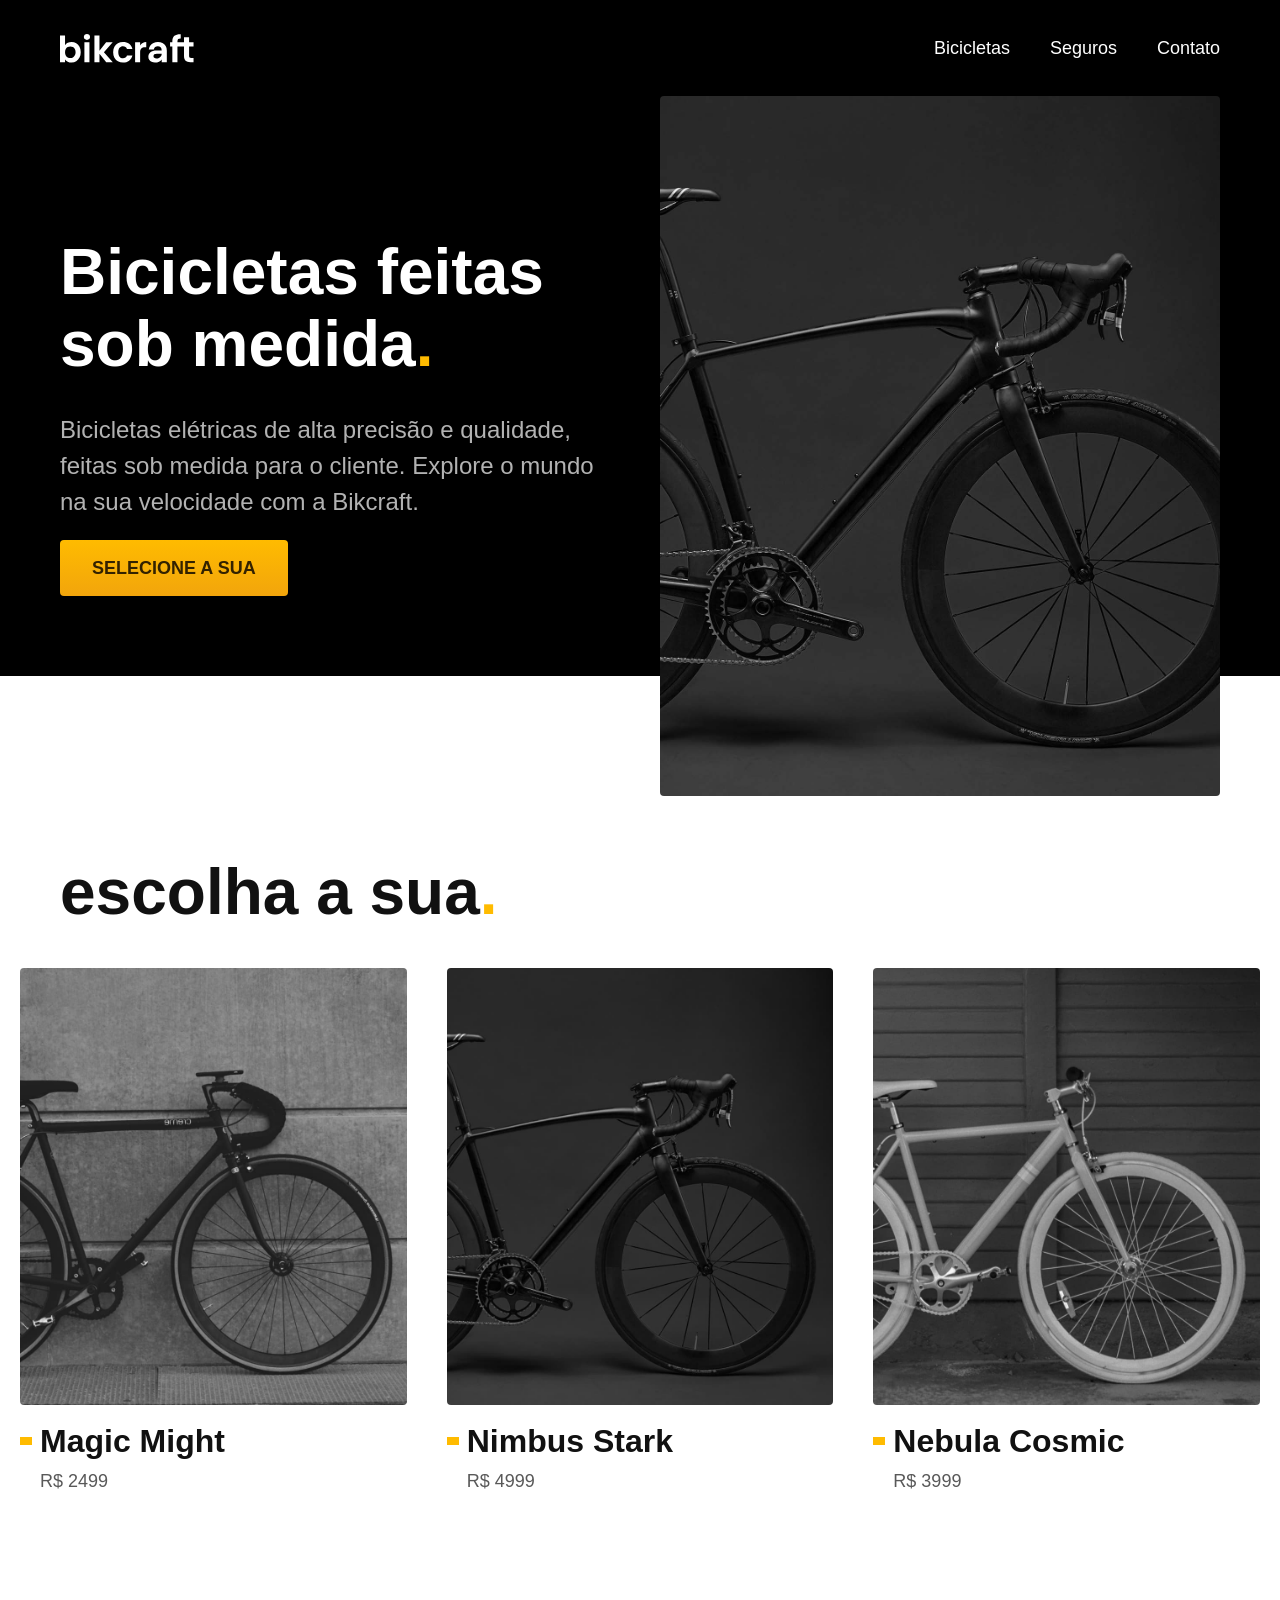
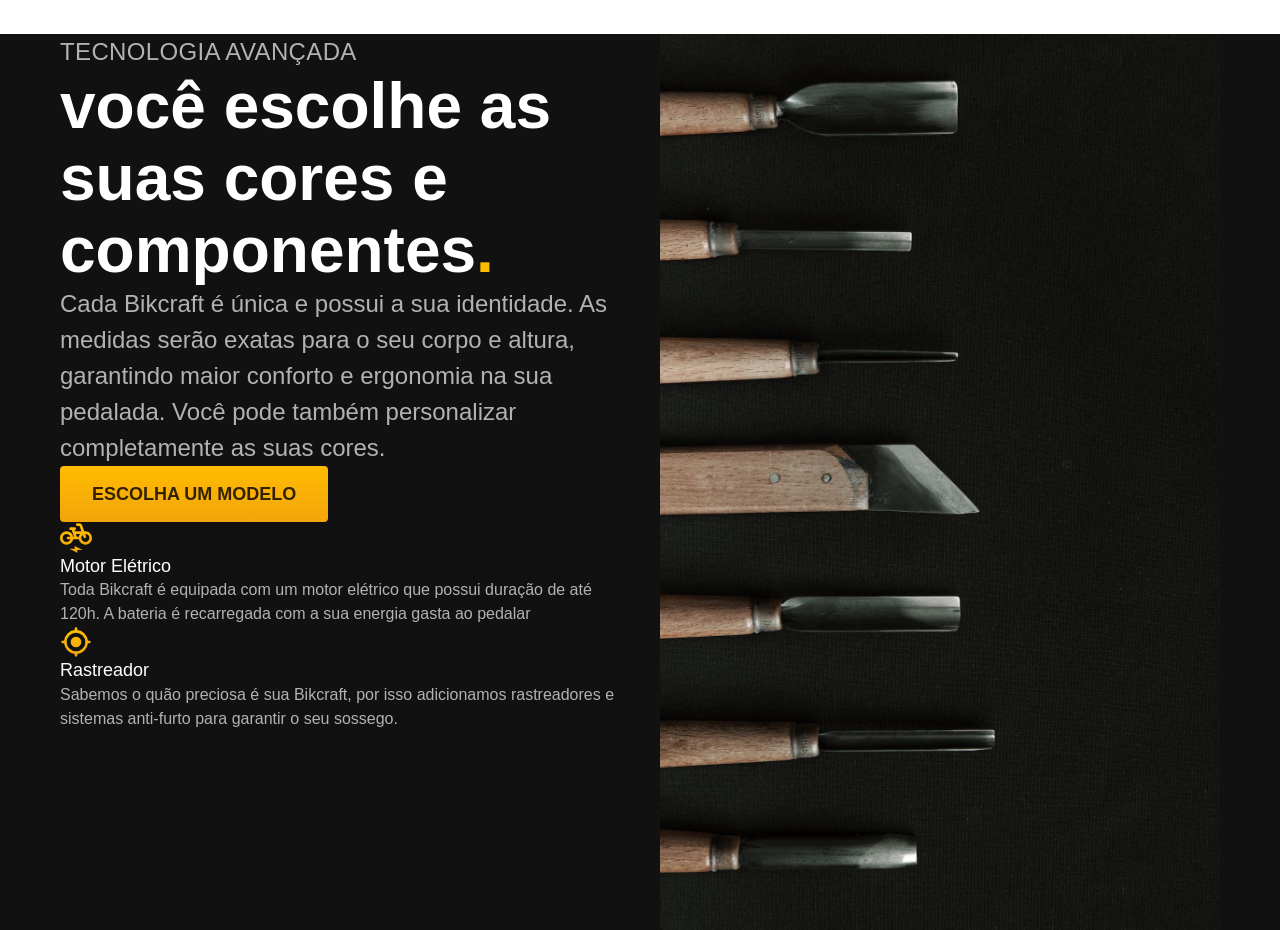
==== index.html @ 2b06cb7f "article de tecnologia" ====
<!DOCTYPE html>
<html lang="pt-br">

<head>
  <meta charset="UTF-8">
  <meta name="viewport" content="width=device-width, initial-scale=1.0">
  <link rel="stylesheet" href="./css/style.css">

  <!-- <link rel="preconnect" href="https://fonts.googleapis.com">
  <link rel="preconnect" href="https://fonts.gstatic.com" crossorigin>
  <link href="https://fonts.googleapis.com/css2?family=Poppins:wght@400;600&family=Roboto:ital@0;1&display=swap" rel="stylesheet"> -->

  <title>Bikcraft - Bicicletas Elétricas</title>
  <meta name="description" content="Bicicletas elétricas de alta precisão e qualidade, feitas sob medida para o cliente. Explore o mundo na sua velocidade com a Bikcraft.">
</head>

<body>
  <header class="header-bg">
    <div class="header container">
      <a href="./">
        <img src="./img/bikcraft.svg" alt="Bikcraft">
      </a>

      <nav aria-label="primaria">
        <ul class="font-1-m header-menu cor-0">
          <li><a href="./bicicletas.html">Bicicletas</a></li>
          <li><a href="./seguros.html">Seguros</a></li>
          <li><a href="./contato.html">Contato</a></li>
        </ul>
      </nav>

    </div>
  </header>

  <main class="introducao-bg">
    <div class="introducao container">
      <div class="introducao-conteudo">
        <h1 class="font-1-xxl cor-0">Bicicletas feitas sob medida<span class="cor-p1">.</span></h1>
        <p class="font-2-l cor-5">Bicicletas elétricas de alta precisão e qualidade, feitas sob medida para o cliente. Explore o mundo na sua velocidade com a Bikcraft.</p>
        <a class="botao" href="./bicicletas.html">Selecione a sua</a>
      </div>
      <div>
        <img src="./img/fotos/introducao.jpg" alt="Bicicleta elétrica preta.">
      </div>
    </div>
  </main>

  <article class="bicicletas-lista">
    <h2 class="container font-1-xxl">escolha a sua<span class="cor-p1">.</span></h2>

    <ul>
      <li>
        <a href="./bicicletas/magic.html">
          <img src="./img/bicicletas/magic-home.jpg" alt="Bicicleta Preta">
          <h3 class=" font-1-xl">Magic Might</h3>
          <span class="font-2-m cor-8">R$ 2499</span>
        </a>
      </li>
      <li>
        <a href="./bicicletas/magic.html">
          <img src="./img/bicicletas/nimbus-home.jpg" alt="Bicicleta Preta">
          <h3 class="font-1-xl">Nimbus Stark</h3>
          <span class="font-2-m cor-8">R$ 4999</span>
        </a>
      </li>
      <li>
        <a href="./bicicletas/magic.html">
          <img src="./img/bicicletas/nebula-home.jpg" alt="Bicicleta Branca">
          <h3 class="font-1-xl">Nebula Cosmic</h3>
          <span class="font-2-m cor-8">R$ 3999</span>
        </a>
      </li>
    </ul>
  </article>

  <article class="tecnologia-bg">
    <div class="tecnologia container">
      <div class="tecnologia-conteudo">
        <span class="font-2-l-b cor-5">Tecnologia Avançada</span>
        <h2 class="font-1-xxl cor-0">você escolhe as suas cores e componentes<span class="cor-p1">.</span></h2>
        <p class="font-2-l cor-5">Cada Bikcraft é única e possui a sua identidade. As medidas serão exatas para o seu corpo e altura, garantindo maior conforto e ergonomia na sua pedalada. Você pode também personalizar completamente as suas cores. </p>
        <a class="botao link" href="./bicicletas.html">Escolha um modelo</a>

        <div>
          <img src="./img/icones/eletrica.svg" alt="">
          <h3 class="font-1-m cor-0">Motor Elétrico</h3>
          <p class="font-2-s cor-5">Toda Bikcraft é equipada com um motor elétrico que possui duração de até 120h. A bateria é recarregada com a sua energia gasta ao pedalar</p>
        </div>
        <div>
          <img src="./img/icones/rastreador.svg" alt="">
          <h3 class="font-1-m cor-0">Rastreador</h3>
          <p class="font-2-s cor-5">Sabemos o quão preciosa é sua Bikcraft, por isso adicionamos rastreadores e sistemas anti-furto para garantir o seu sossego.</p>
        </div>
      </div>
      <div class="tecnologia-imagem">
        <img src="./img/fotos/tecnologia.jpg" alt="">
      </div>
    </div>
  </article>
</body>

</html>
---- css/style.css ----
@import url(./global/global.css);
@import url(./utilidades/tipografia.css);
@import url(./utilidades/cores.css);

@import url(./global/header.css);

/* UTILITARIOS */
@import url(./utilidades/componentes.css);

/* HOME */
@import url(./home/introducao.css);
@import url(./home/tecnologia.css);

/* BICICLETAS */
@import url(./bicicletas/bicicletas-lista.css);
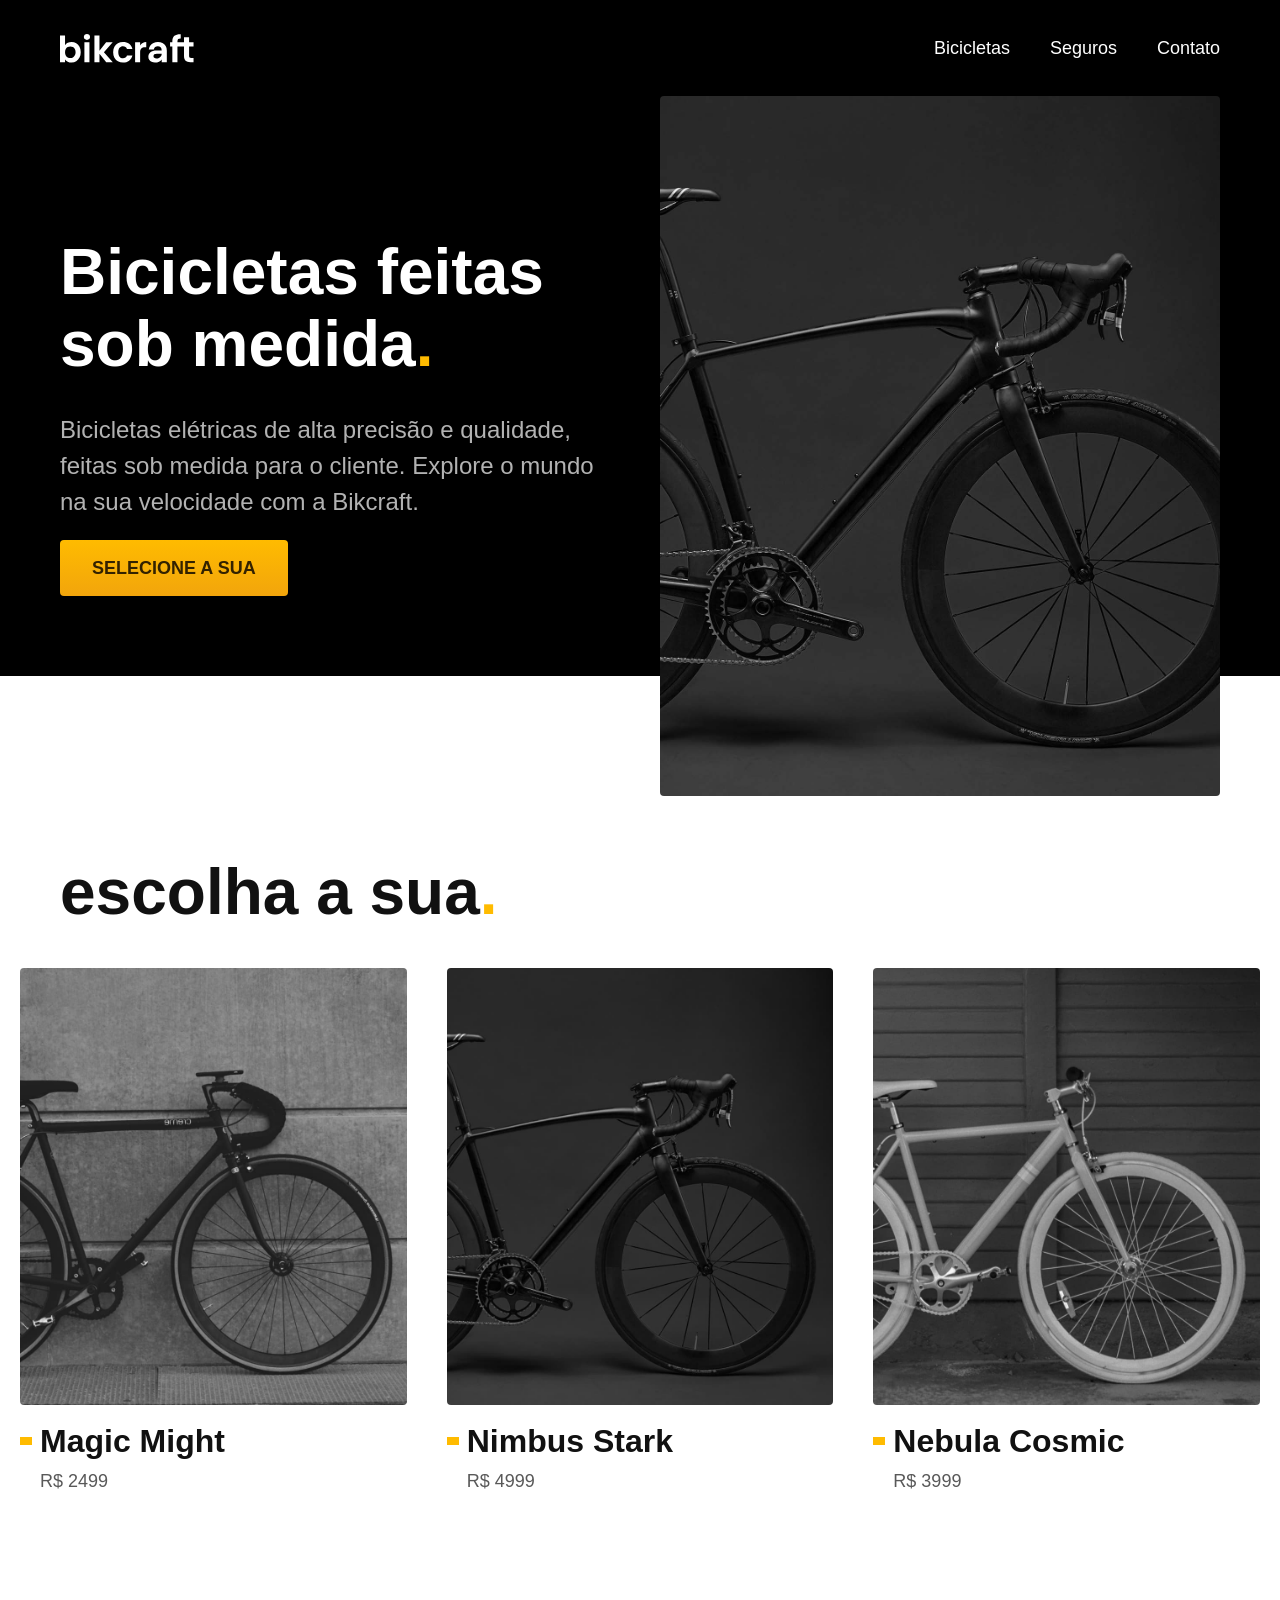
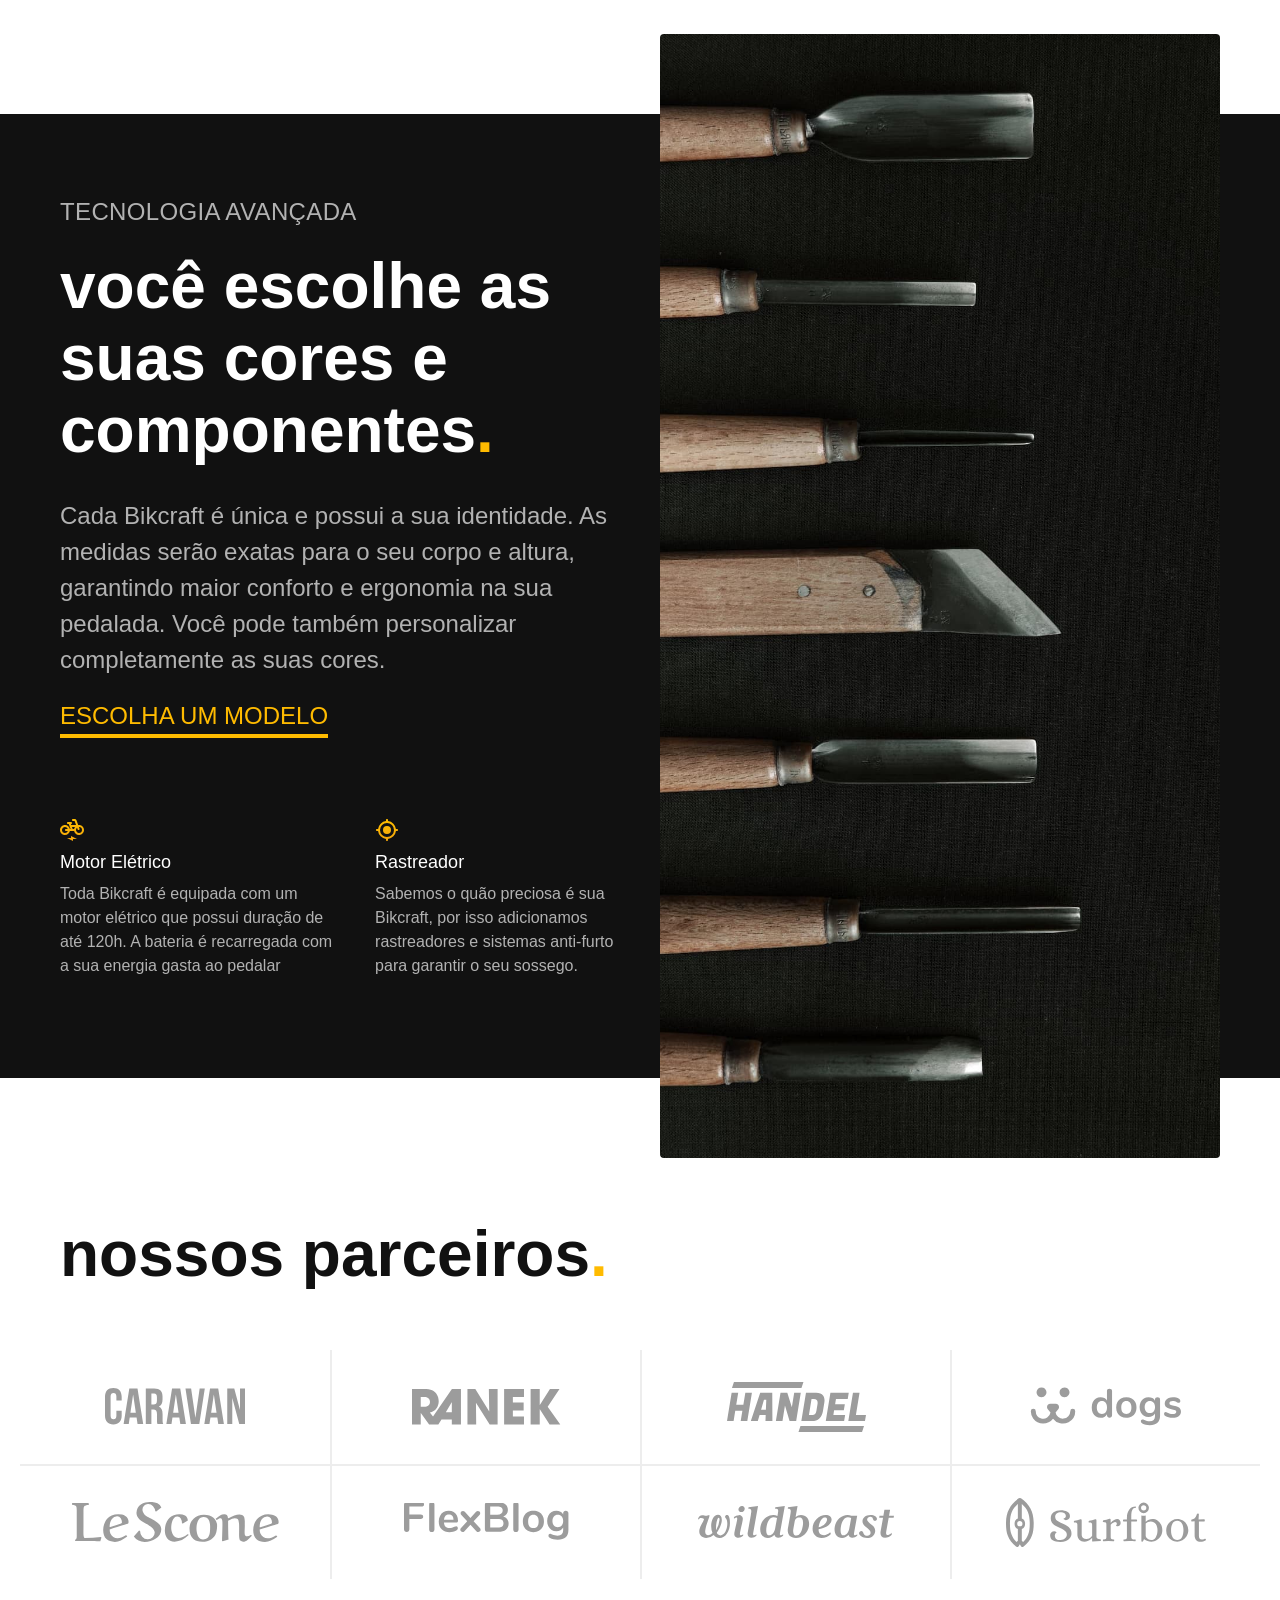
==== commit e5f83cdd: "section de parceiros" ====
--- a/index.html
+++ b/index.html
@@ -79,17 +79,19 @@
         <span class="font-2-l-b cor-5">Tecnologia Avançada</span>
         <h2 class="font-1-xxl cor-0">você escolhe as suas cores e componentes<span class="cor-p1">.</span></h2>
         <p class="font-2-l cor-5">Cada Bikcraft é única e possui a sua identidade. As medidas serão exatas para o seu corpo e altura, garantindo maior conforto e ergonomia na sua pedalada. Você pode também personalizar completamente as suas cores. </p>
-        <a class="botao link" href="./bicicletas.html">Escolha um modelo</a>
+        <a class="link" href="./bicicletas.html">Escolha um modelo</a>
 
-        <div>
-          <img src="./img/icones/eletrica.svg" alt="">
-          <h3 class="font-1-m cor-0">Motor Elétrico</h3>
-          <p class="font-2-s cor-5">Toda Bikcraft é equipada com um motor elétrico que possui duração de até 120h. A bateria é recarregada com a sua energia gasta ao pedalar</p>
-        </div>
-        <div>
-          <img src="./img/icones/rastreador.svg" alt="">
-          <h3 class="font-1-m cor-0">Rastreador</h3>
-          <p class="font-2-s cor-5">Sabemos o quão preciosa é sua Bikcraft, por isso adicionamos rastreadores e sistemas anti-furto para garantir o seu sossego.</p>
+        <div class="tecnologia-vantagens">
+          <div>
+            <img src="./img/icones/eletrica.svg" alt="">
+            <h3 class="font-1-m cor-0">Motor Elétrico</h3>
+            <p class="font-2-s cor-5">Toda Bikcraft é equipada com um motor elétrico que possui duração de até 120h. A bateria é recarregada com a sua energia gasta ao pedalar</p>
+          </div>
+          <div>
+            <img src="./img/icones/rastreador.svg" alt="">
+            <h3 class="font-1-m cor-0">Rastreador</h3>
+            <p class="font-2-s cor-5">Sabemos o quão preciosa é sua Bikcraft, por isso adicionamos rastreadores e sistemas anti-furto para garantir o seu sossego.</p>
+          </div>
         </div>
       </div>
       <div class="tecnologia-imagem">
@@ -97,6 +99,21 @@
       </div>
     </div>
   </article>
+
+  <section class="parceiros" aria-label="Nossos Parceiros">
+    <h2 class="container font-1-xxl">nossos parceiros<span class="cor-p1">.</span></h2>
+
+    <ul>
+      <li><img src="./img/parceiros/caravan.svg" alt="caravan"></li>
+      <li><img src="./img/parceiros/ranek.svg" alt="ranek.svg"></li>
+      <li><img src="./img/parceiros/handel.svg" alt="handel.svg"></li>
+      <li><img src="./img/parceiros/dogs.svg" alt="dogs.svg"></li>
+      <li><img src="./img/parceiros/lescone.svg" alt="lescone.svg"></li>
+      <li><img src="./img/parceiros/flexblog.svg" alt="flexblog.svg"></li>
+      <li><img src="./img/parceiros/wildbeast.svg" alt="wildbeast.svg"></li>
+      <li><img src="./img/parceiros/surfbot.svg" alt="surfbot.svg"></li>
+    </ul>
+  </section>
 </body>
 
 </html>
--- a/css/style.css
+++ b/css/style.css
@@ -10,6 +10,6 @@
 /* HOME */
 @import url(./home/introducao.css);
 @import url(./home/tecnologia.css);
-
+@import url(./home/parceiros.css);
 /* BICICLETAS */
 @import url(./bicicletas/bicicletas-lista.css);
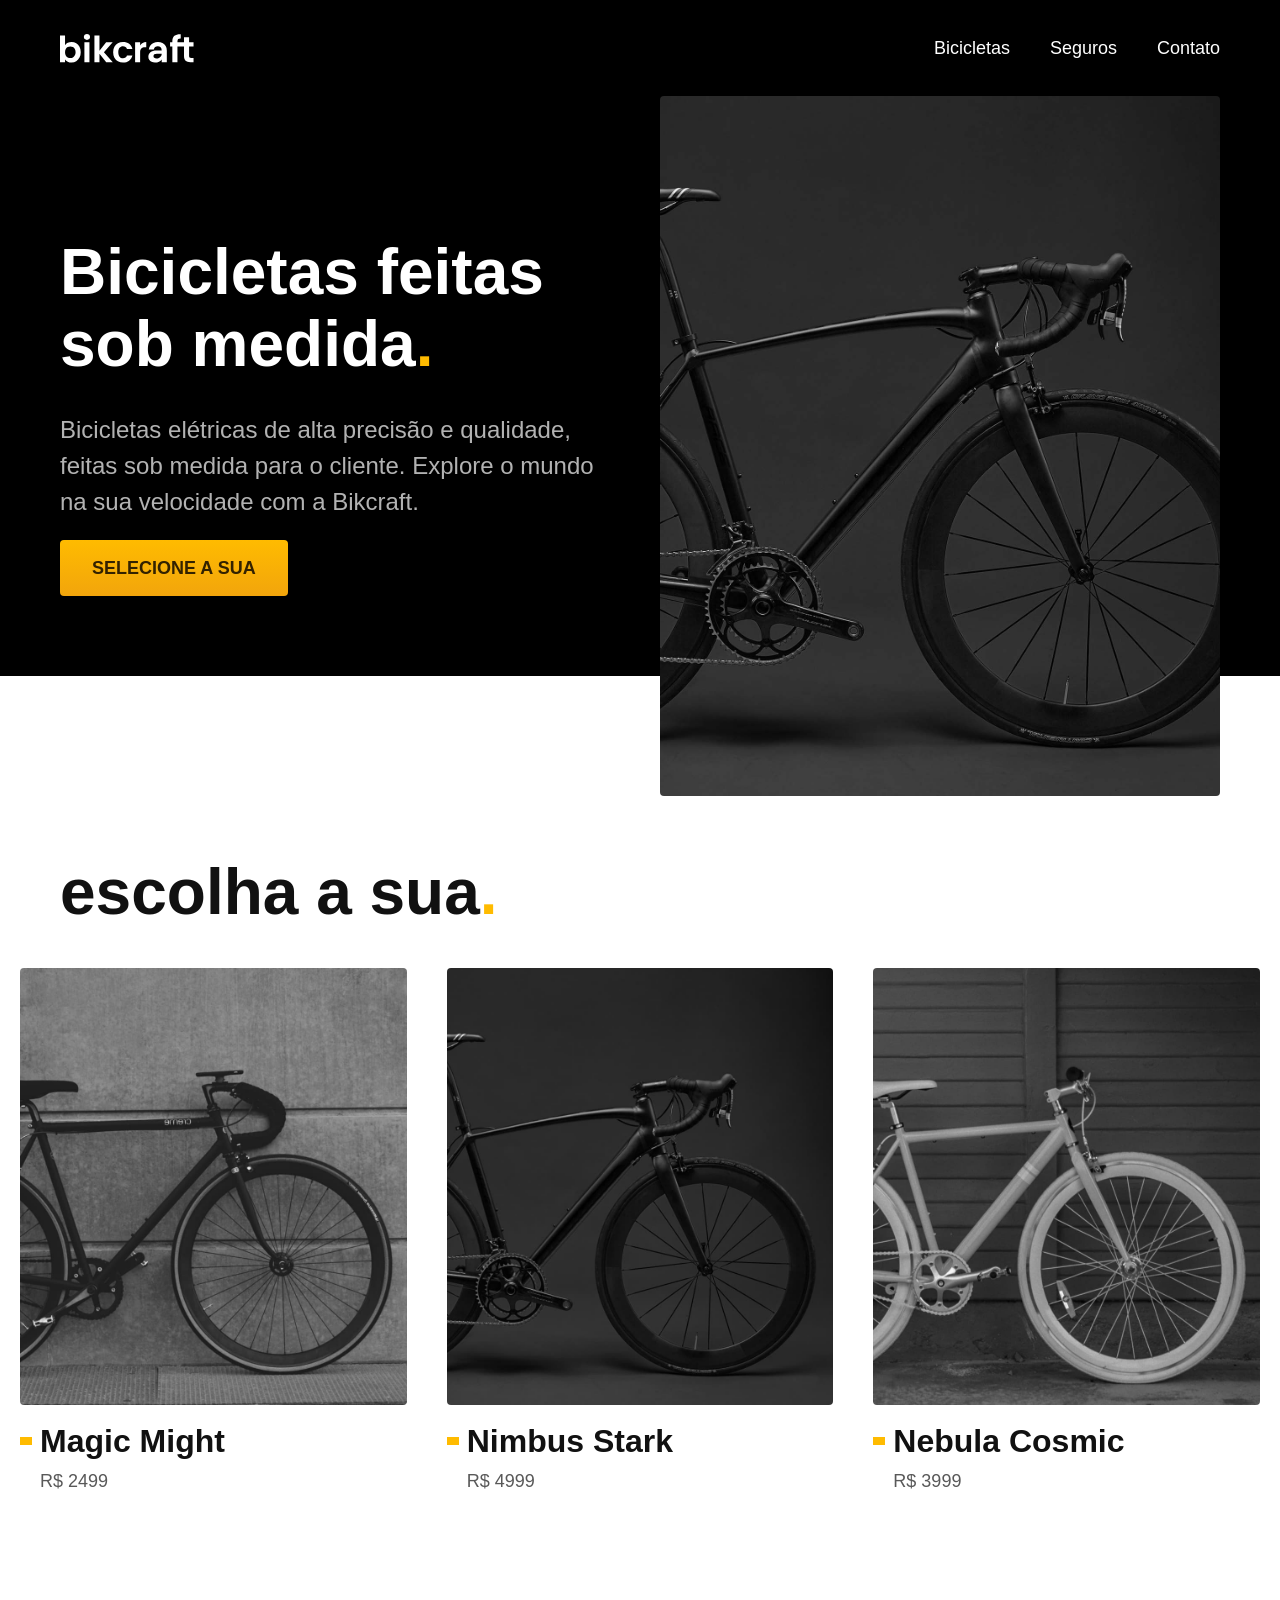
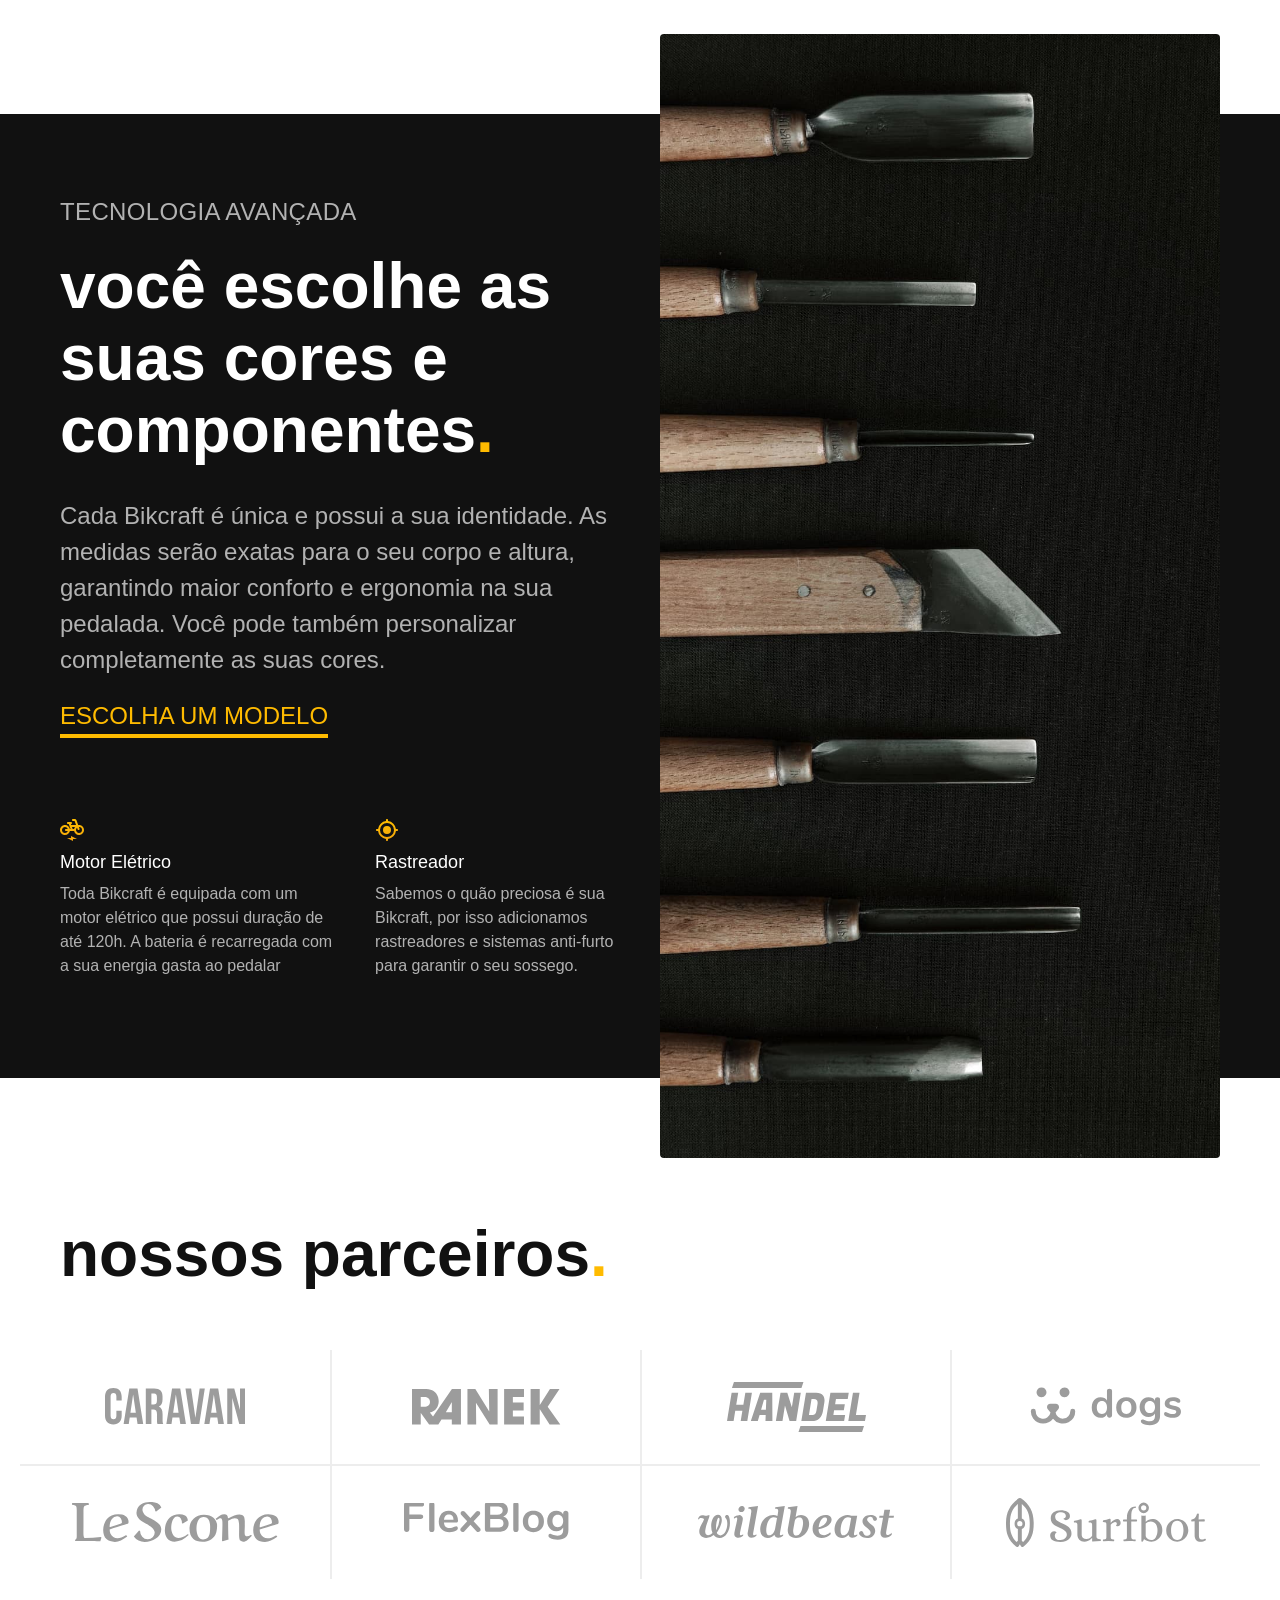
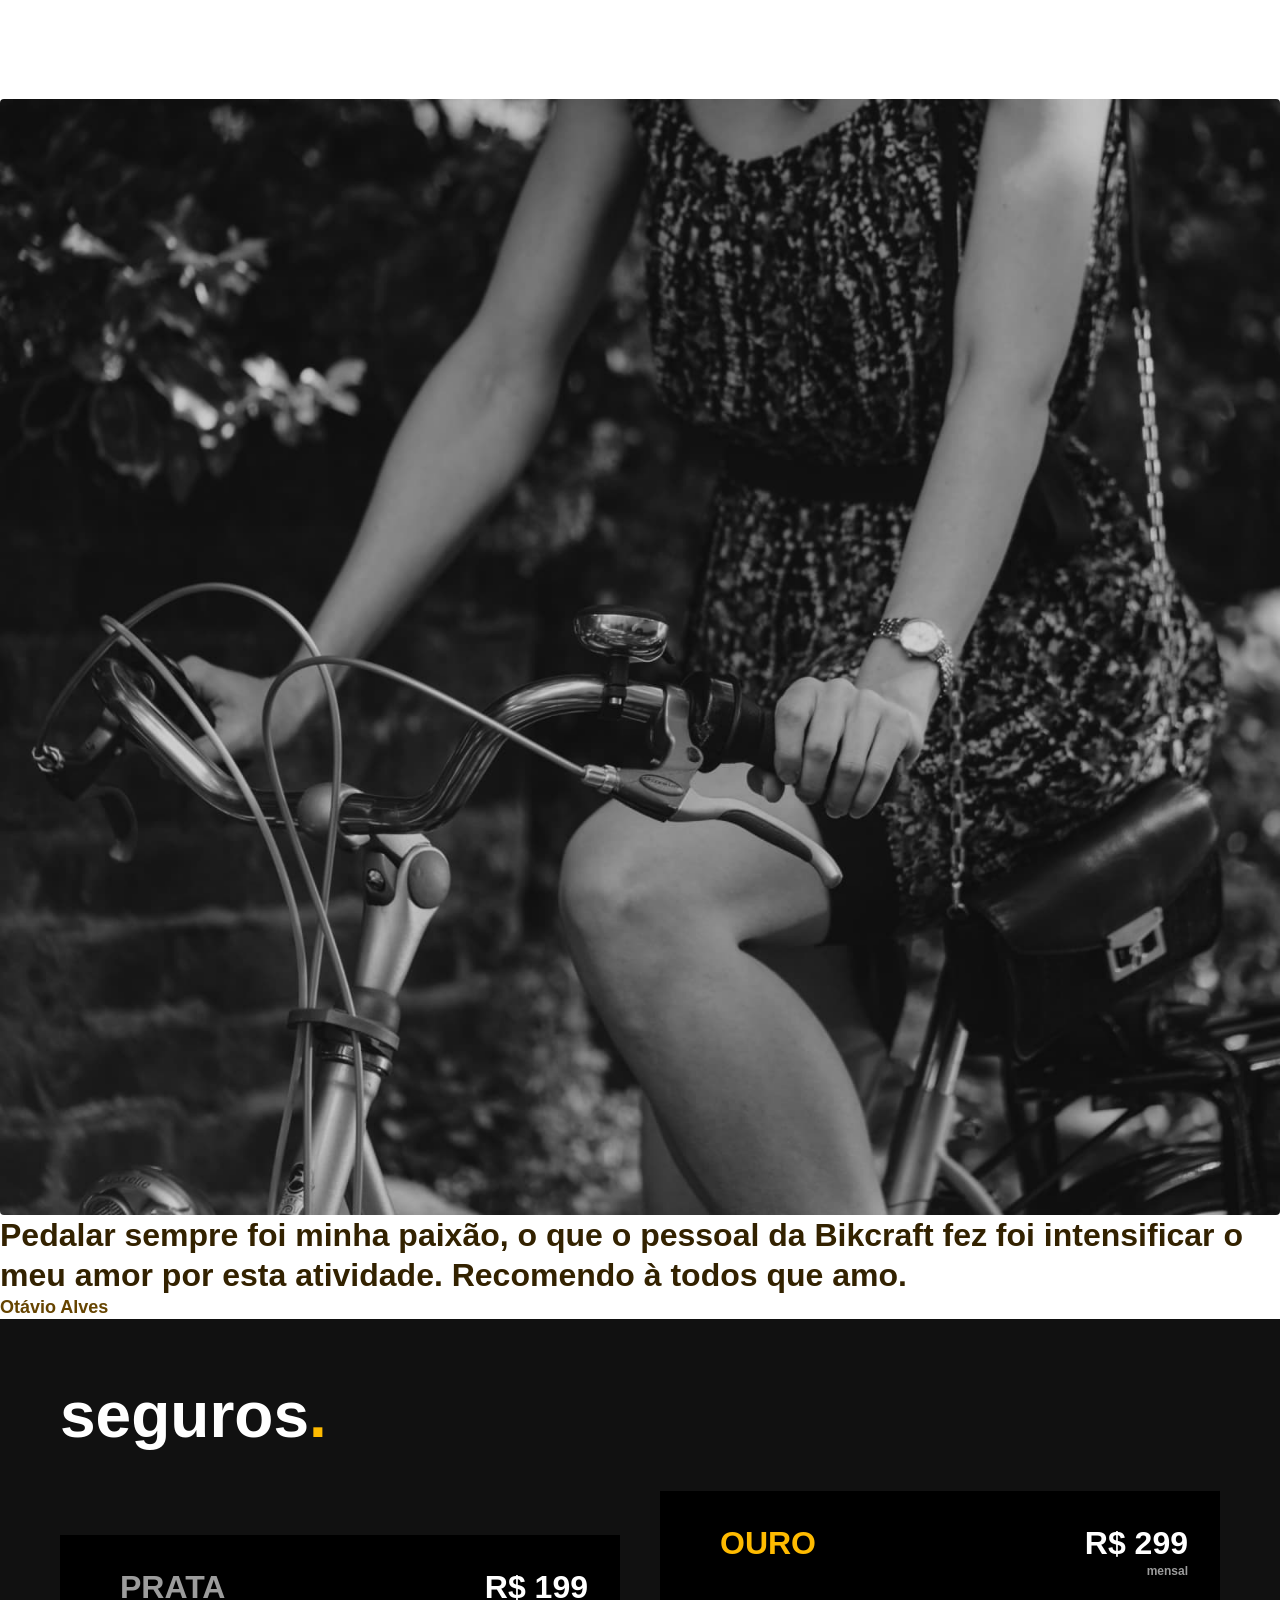
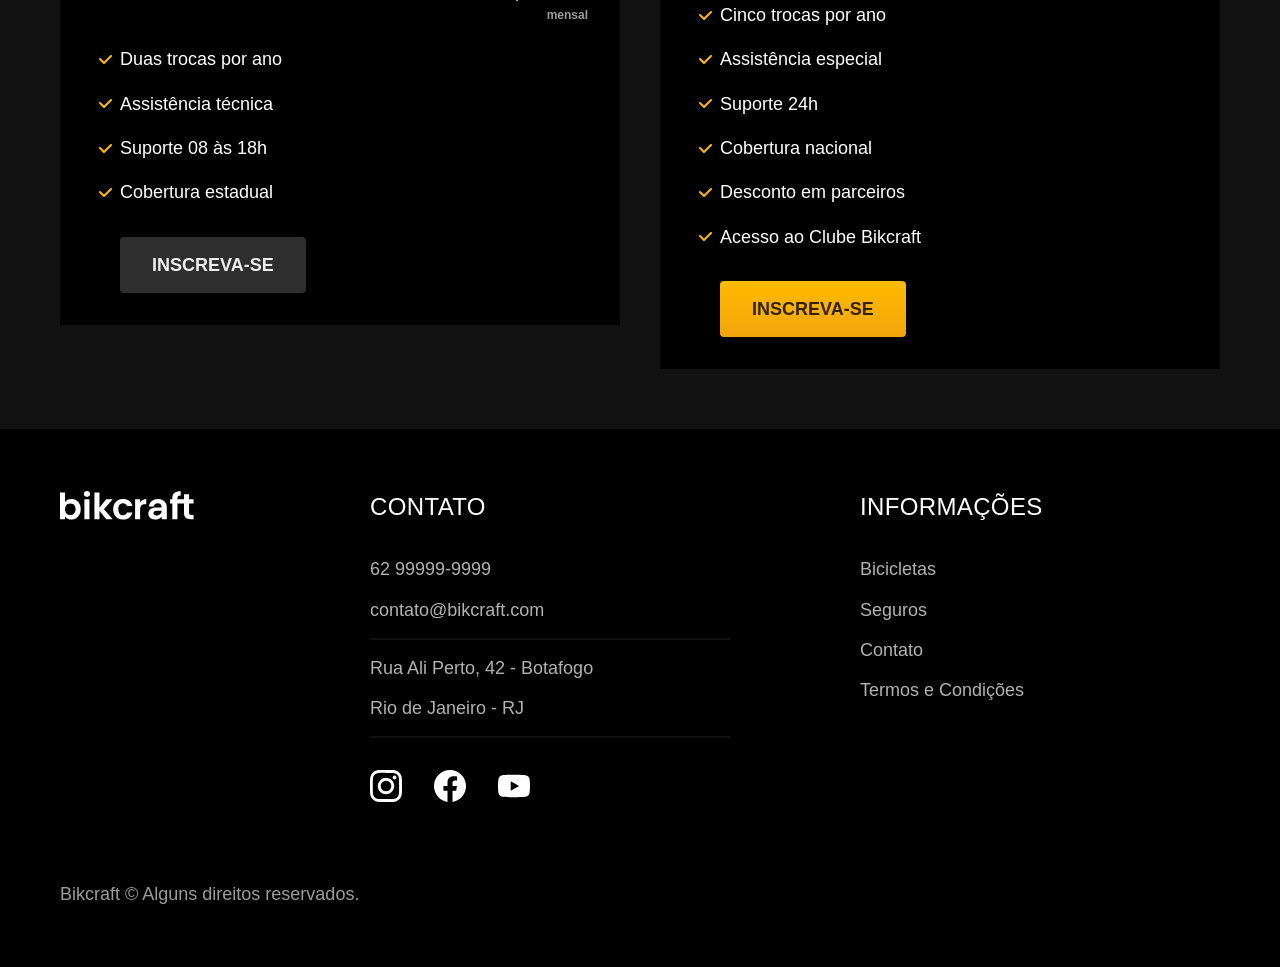
==== commit 9ff4be6f: "adicao de depoimento/seguros/footer" ====
--- a/index.html
+++ b/index.html
@@ -8,7 +8,7 @@
 
   <!-- <link rel="preconnect" href="https://fonts.googleapis.com">
   <link rel="preconnect" href="https://fonts.gstatic.com" crossorigin>
-  <link href="https://fonts.googleapis.com/css2?family=Poppins:wght@400;600&family=Roboto:ital@0;1&display=swap" rel="stylesheet"> -->
+  <link href="https://fonts.googleapis.com/css2?family=Merriweather:ital,opsz,wght@1,18..144,900&family=Poppins:wght@400;600&family=Roboto:wdth,wght@75..100,500&display=swap" rel="stylesheet"> -->
 
   <title>Bikcraft - Bicicletas Elétricas</title>
   <meta name="description" content="Bicicletas elétricas de alta precisão e qualidade, feitas sob medida para o cliente. Explore o mundo na sua velocidade com a Bikcraft.">
@@ -114,6 +114,87 @@
       <li><img src="./img/parceiros/surfbot.svg" alt="surfbot.svg"></li>
     </ul>
   </section>
+
+  <section class="depoimento" aria-label="Depoimento">
+    <div>
+      <img src="./img/fotos/depoimento.jpg" alt="Pessoa pedalando uma bicicleta Bikcraft">
+    </div>
+    <div class="depoimento-conteudo">
+      <blockquote class="font-1-xl cor-p5">
+        <p>Pedalar sempre foi minha paixão, o que o pessoal da Bikcraft fez foi intensificar o meu amor por esta atividade. Recomendo à todos que amo.</p>
+      </blockquote>
+      <span class="font-1-m-b cor-p4">Otávio Alves</span>
+    </div>
+  </section>
+
+  <article class="seguros-bg">
+    <div class="seguros container">
+      <h2 class="font-1-xxl cor-0">seguros<span class="cor-p1">.</span></h2>
+
+      <div class="seguros-item">
+        <h3 class="font-1-xl cor-6">PRATA</h3>
+        <span class="font-1-xl cor-0"> R$ 199 <span class="font-1-xs cor-6">mensal</span></span>
+        <ul class="font-2-m cor-0">
+          <li>Duas trocas por ano</li>
+          <li>Assistência técnica</li>
+          <li>Suporte 08 às 18h</li>
+          <li>Cobertura estadual</li>
+        </ul>
+        <a class="botao secundario" href="./orcamento.html">Inscreva-se</a>
+      </div>
+
+
+      <div class="seguros-item">
+        <h3 class="font-1-xl cor-p1">OURO</h3>
+        <span class="font-1-xl cor-0"> R$ 299 <span class="font-1-xs cor-6">mensal</span></span>
+        <ul class="font-2-m cor-0">
+          <li>Cinco trocas por ano</li>
+          <li>Assistência especial</li>
+          <li>Suporte 24h</li>
+          <li>Cobertura nacional</li>
+          <li>Desconto em parceiros</li>
+          <li>Acesso ao Clube Bikcraft</li>
+        </ul>
+        <a class="botao" href="./orcamento.html">Inscreva-se</a>
+      </div>
+    </div>
+  </article>
+
+  <footer class="footer-bg">
+    <div class="footer container">
+      <img src="./img/bikcraft.svg" alt="Bikcraft">
+      <div class="footer-contato">
+        <h3 class="font-2-l-b cor-0">Contato</h3>
+        <ul class="font-2-m cor-5">
+          <li><a href="tel:+5562999999999">62 99999-9999</a></li>
+          <li><a href="mailto:contato@bikcraft.com">contato@bikcraft.com</a></li>
+          <li>Rua Ali Perto, 42 - Botafogo</li>
+          <li>Rio de Janeiro - RJ</li>
+        </ul>
+        <div class="footer-redes">
+          <a href="./">
+            <img src="./img/redes/instagram.svg" alt="Instagram">
+          </a> <a href="./">
+            <img src="./img/redes/facebook.svg" alt="Facebook">
+          </a> <a href="./">
+            <img src="./img/redes/youtube.svg" alt="Youtube">
+          </a>
+        </div>
+      </div>
+      <div class="footer-informacoes">
+        <h3 class="font-2-l-b cor-0">Informações</h3>
+        <nav>
+          <ul class="font-1-m cor-5">
+            <li><a href="./bicicletas.html">Bicicletas</a></li>
+            <li><a href="./seguros.html">Seguros</a></li>
+            <li><a href="./contato.html">Contato</a></li>
+            <li><a href="./termos.html">Termos e Condições</a></li>
+          </ul>
+        </nav>
+      </div>
+      <p class="footer-copy font-2-m cor-6">Bikcraft © Alguns direitos reservados.</p>
+    </div>
+  </footer>
 </body>
 
 </html>
--- a/css/style.css
+++ b/css/style.css
@@ -3,6 +3,7 @@
 @import url(./utilidades/cores.css);
 
 @import url(./global/header.css);
+@import url(./global/footer.css);
 
 /* UTILITARIOS */
 @import url(./utilidades/componentes.css);
@@ -11,5 +12,10 @@
 @import url(./home/introducao.css);
 @import url(./home/tecnologia.css);
 @import url(./home/parceiros.css);
+@import url(./home/depoimento.css);
+
 /* BICICLETAS */
 @import url(./bicicletas/bicicletas-lista.css);
+
+/* SEGUROS */
+@import url(./seguros/seguros.css);
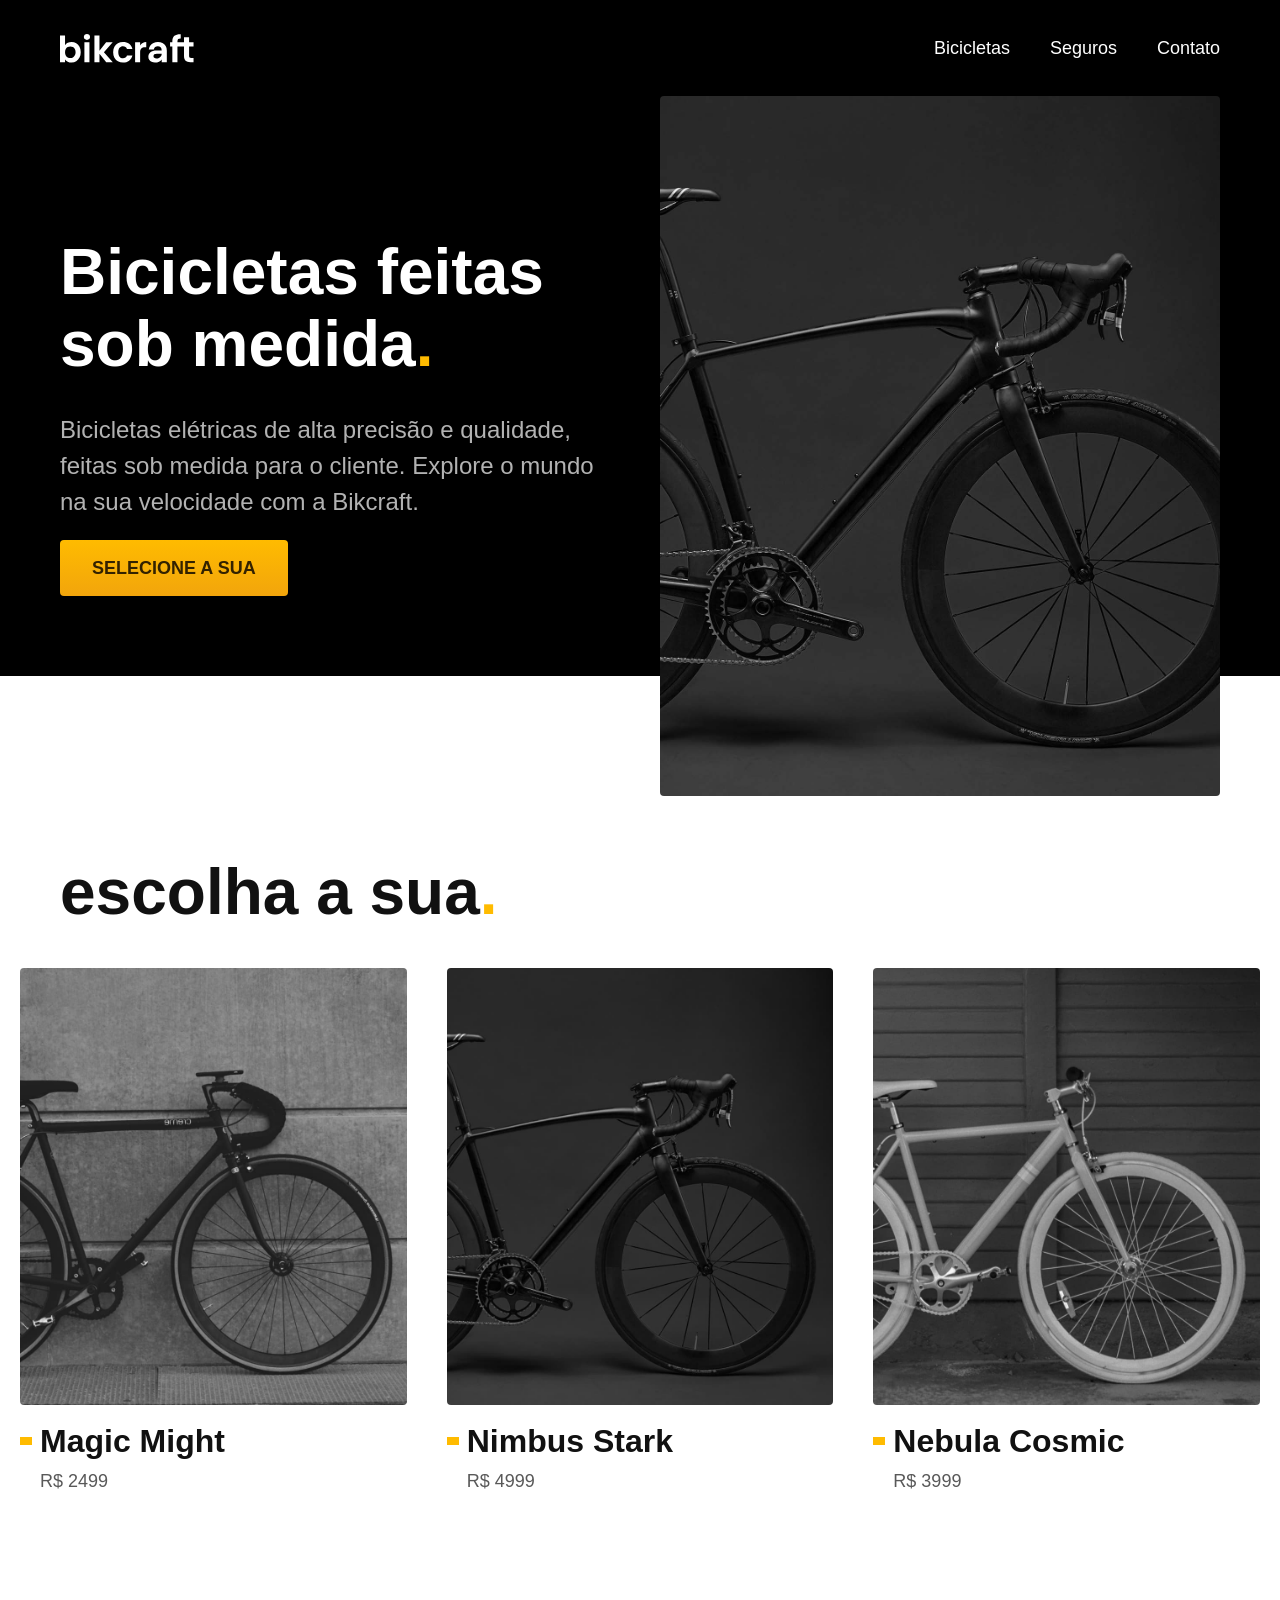
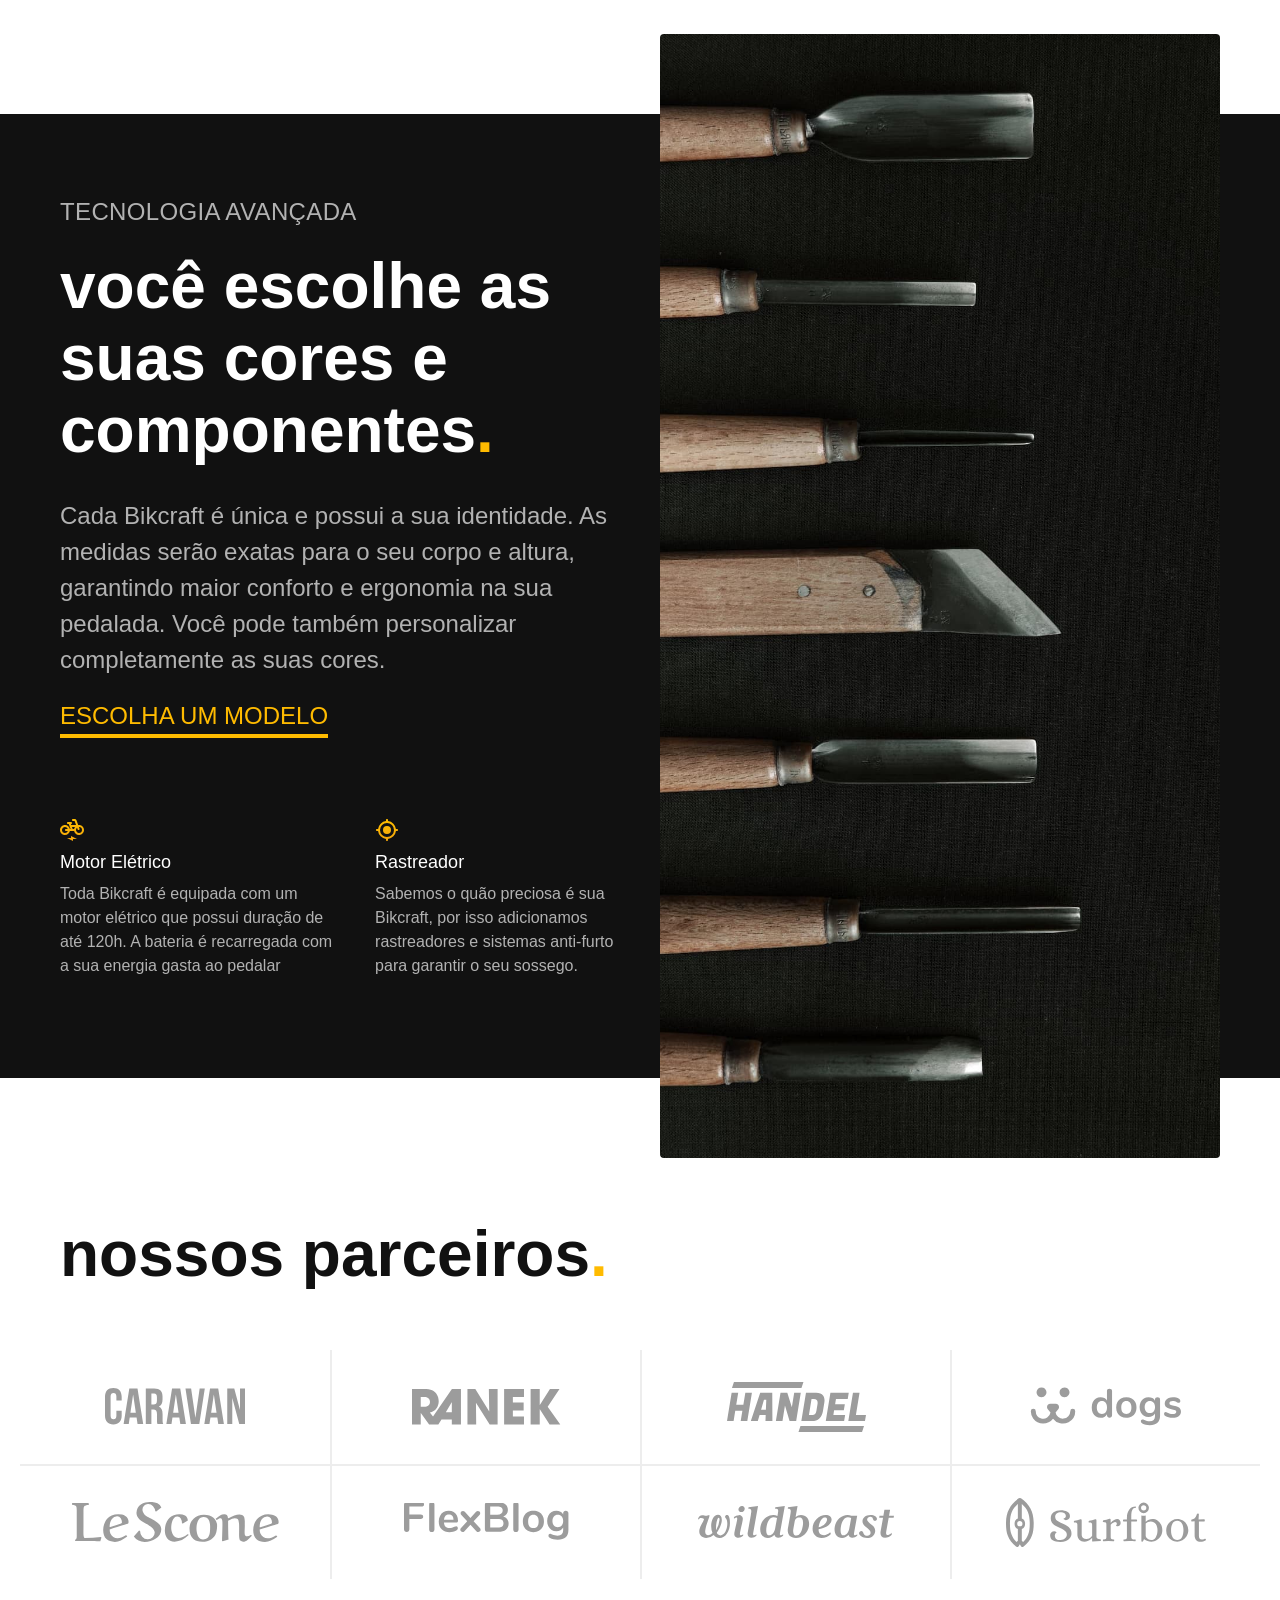
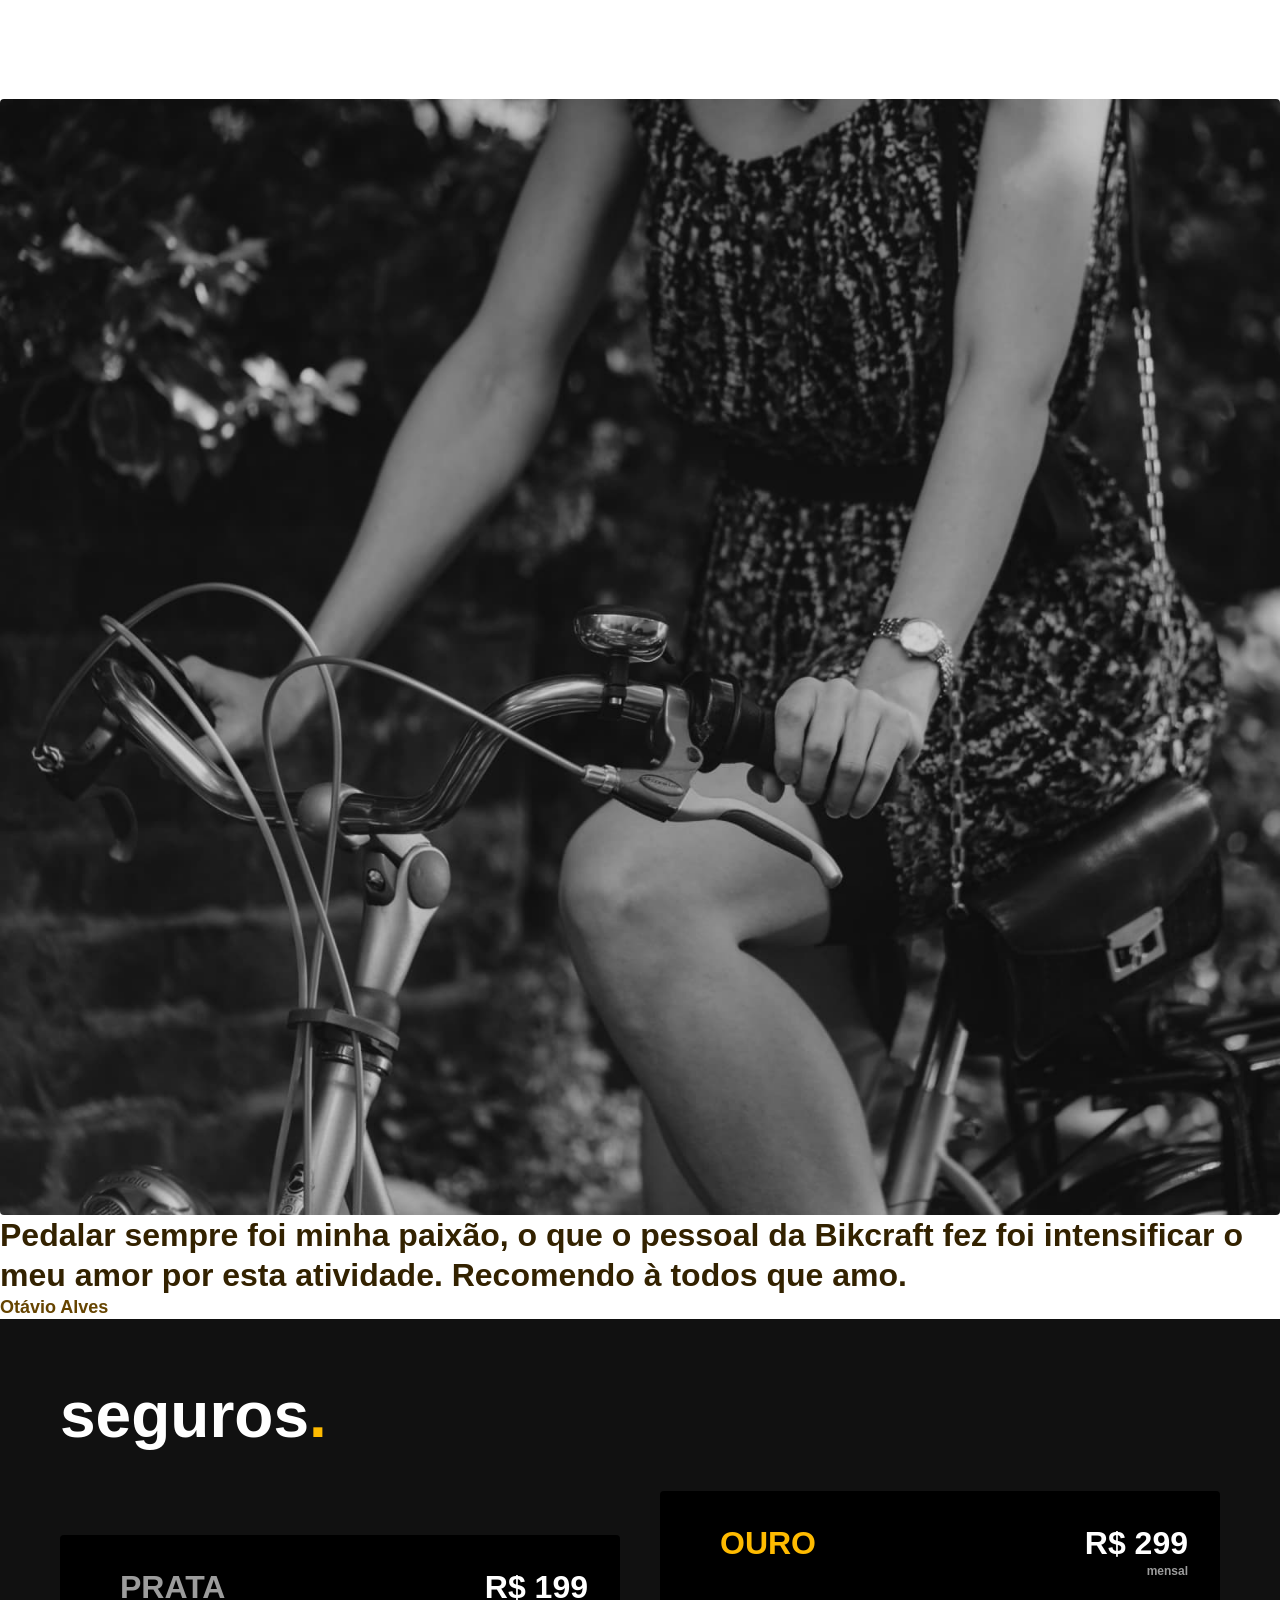
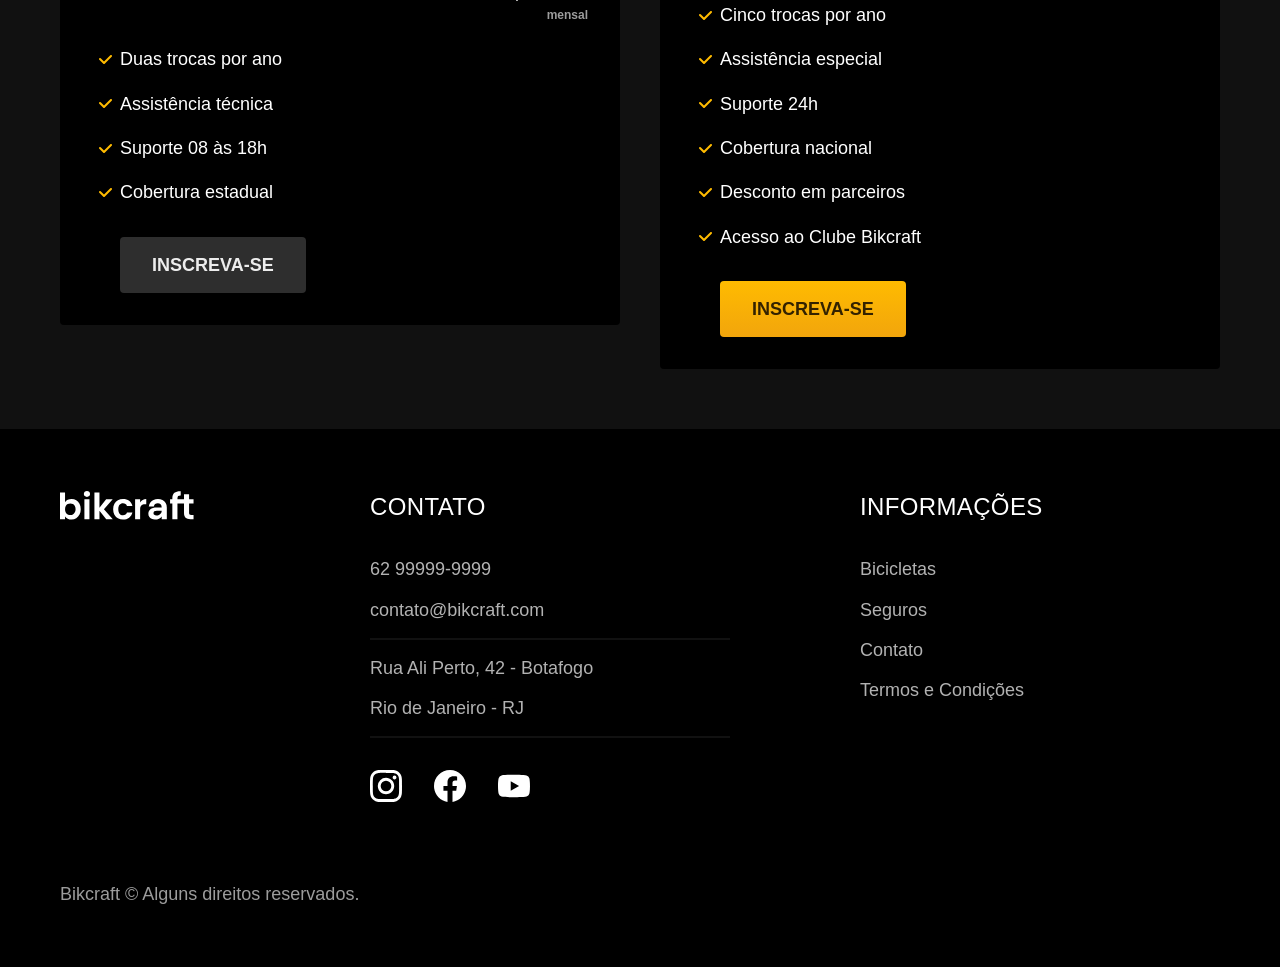
==== commit c004c5fd: "bicicletas" ====
--- a/index.html
+++ b/index.html
@@ -57,14 +57,14 @@
         </a>
       </li>
       <li>
-        <a href="./bicicletas/magic.html">
+        <a href="./bicicletas/nimbus.html">
           <img src="./img/bicicletas/nimbus-home.jpg" alt="Bicicleta Preta">
           <h3 class="font-1-xl">Nimbus Stark</h3>
           <span class="font-2-m cor-8">R$ 4999</span>
         </a>
       </li>
       <li>
-        <a href="./bicicletas/magic.html">
+        <a href="./bicicletas/nebula.html">
           <img src="./img/bicicletas/nebula-home.jpg" alt="Bicicleta Branca">
           <h3 class="font-1-xl">Nebula Cosmic</h3>
           <span class="font-2-m cor-8">R$ 3999</span>
--- a/css/style.css
+++ b/css/style.css
@@ -16,6 +16,16 @@
 
 /* BICICLETAS */
 @import url(./bicicletas/bicicletas-lista.css);
+@import url(./bicicletas/bicicletas.css);
+
+/* BICICLETA */
+@import url(./bicicleta/bicicleta.css);
+@import url(./bicicleta/seguro.css);
 
 /* SEGUROS */
 @import url(./seguros/seguros.css);
+@import url(./seguros/vantagens.css);
+@import url(./seguros/perguntas.css);
+
+/* TERMOS */
+@import url(./termos/termos.css);
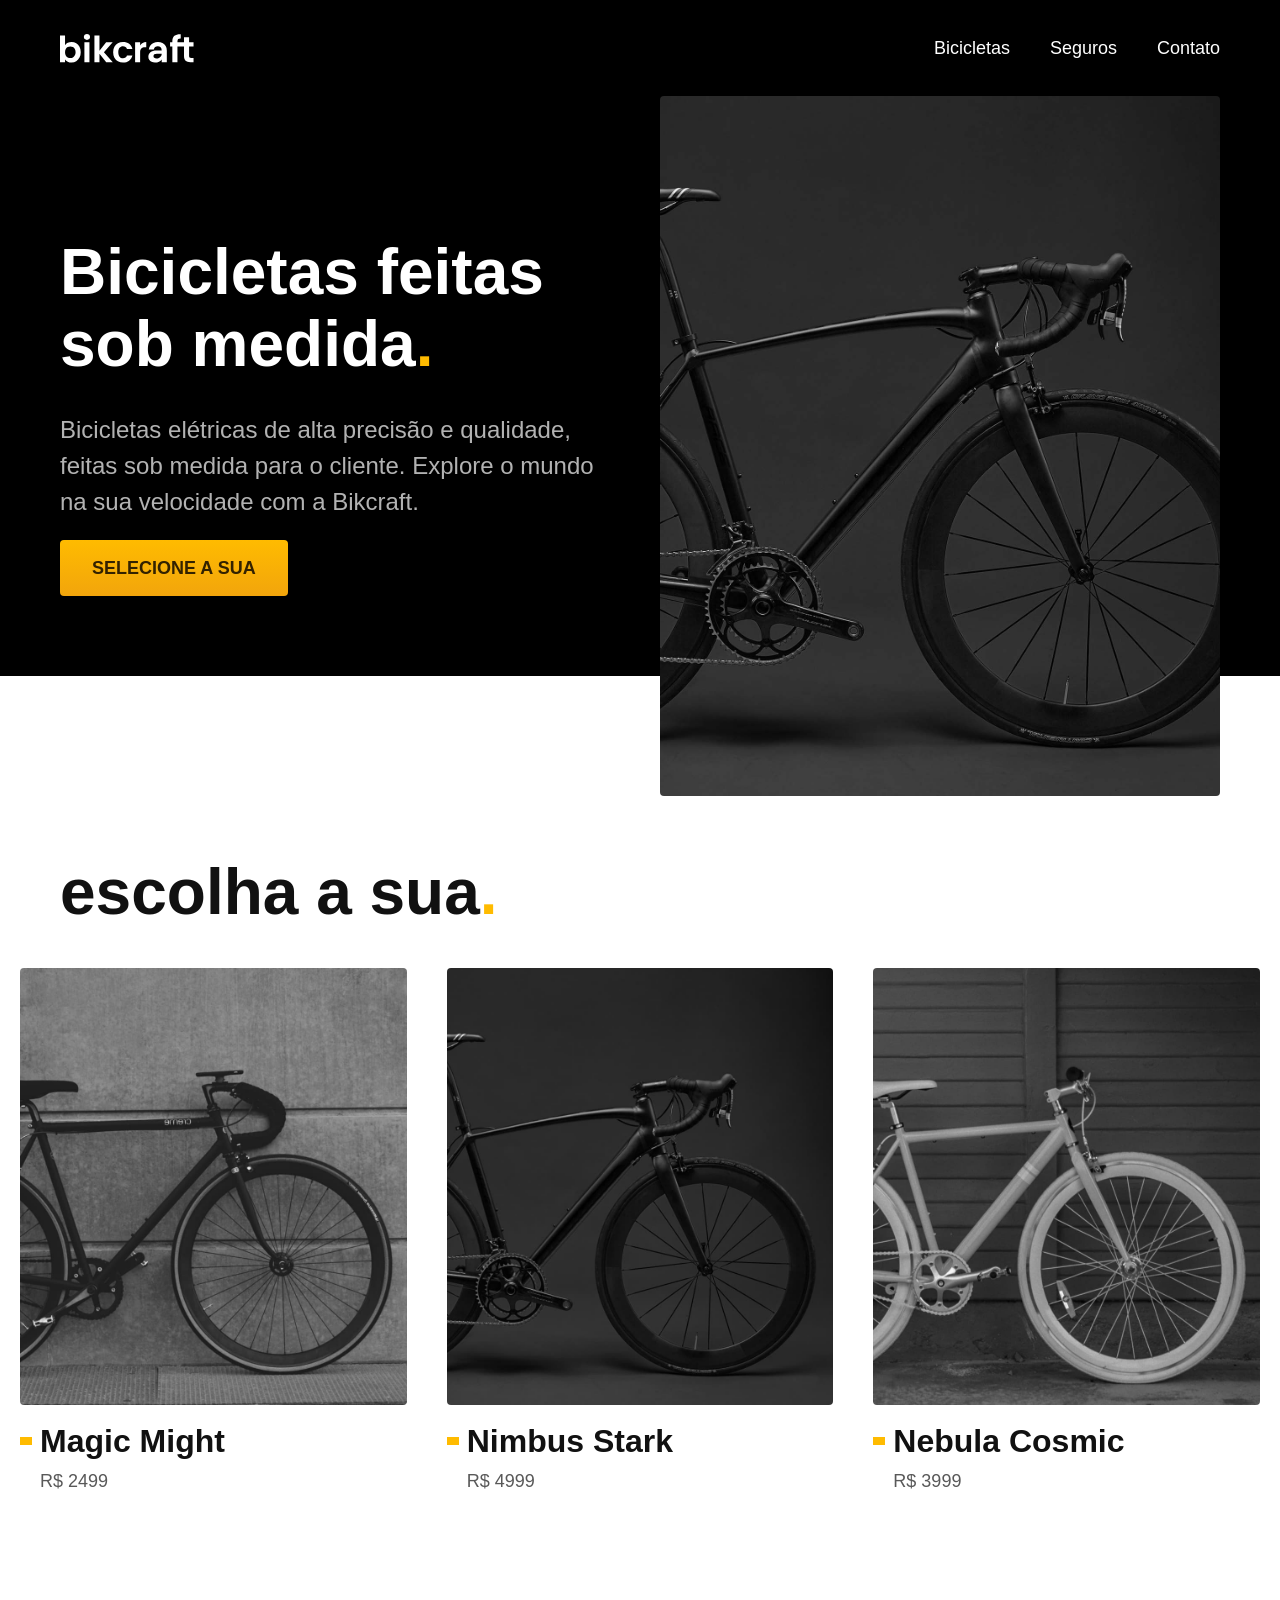
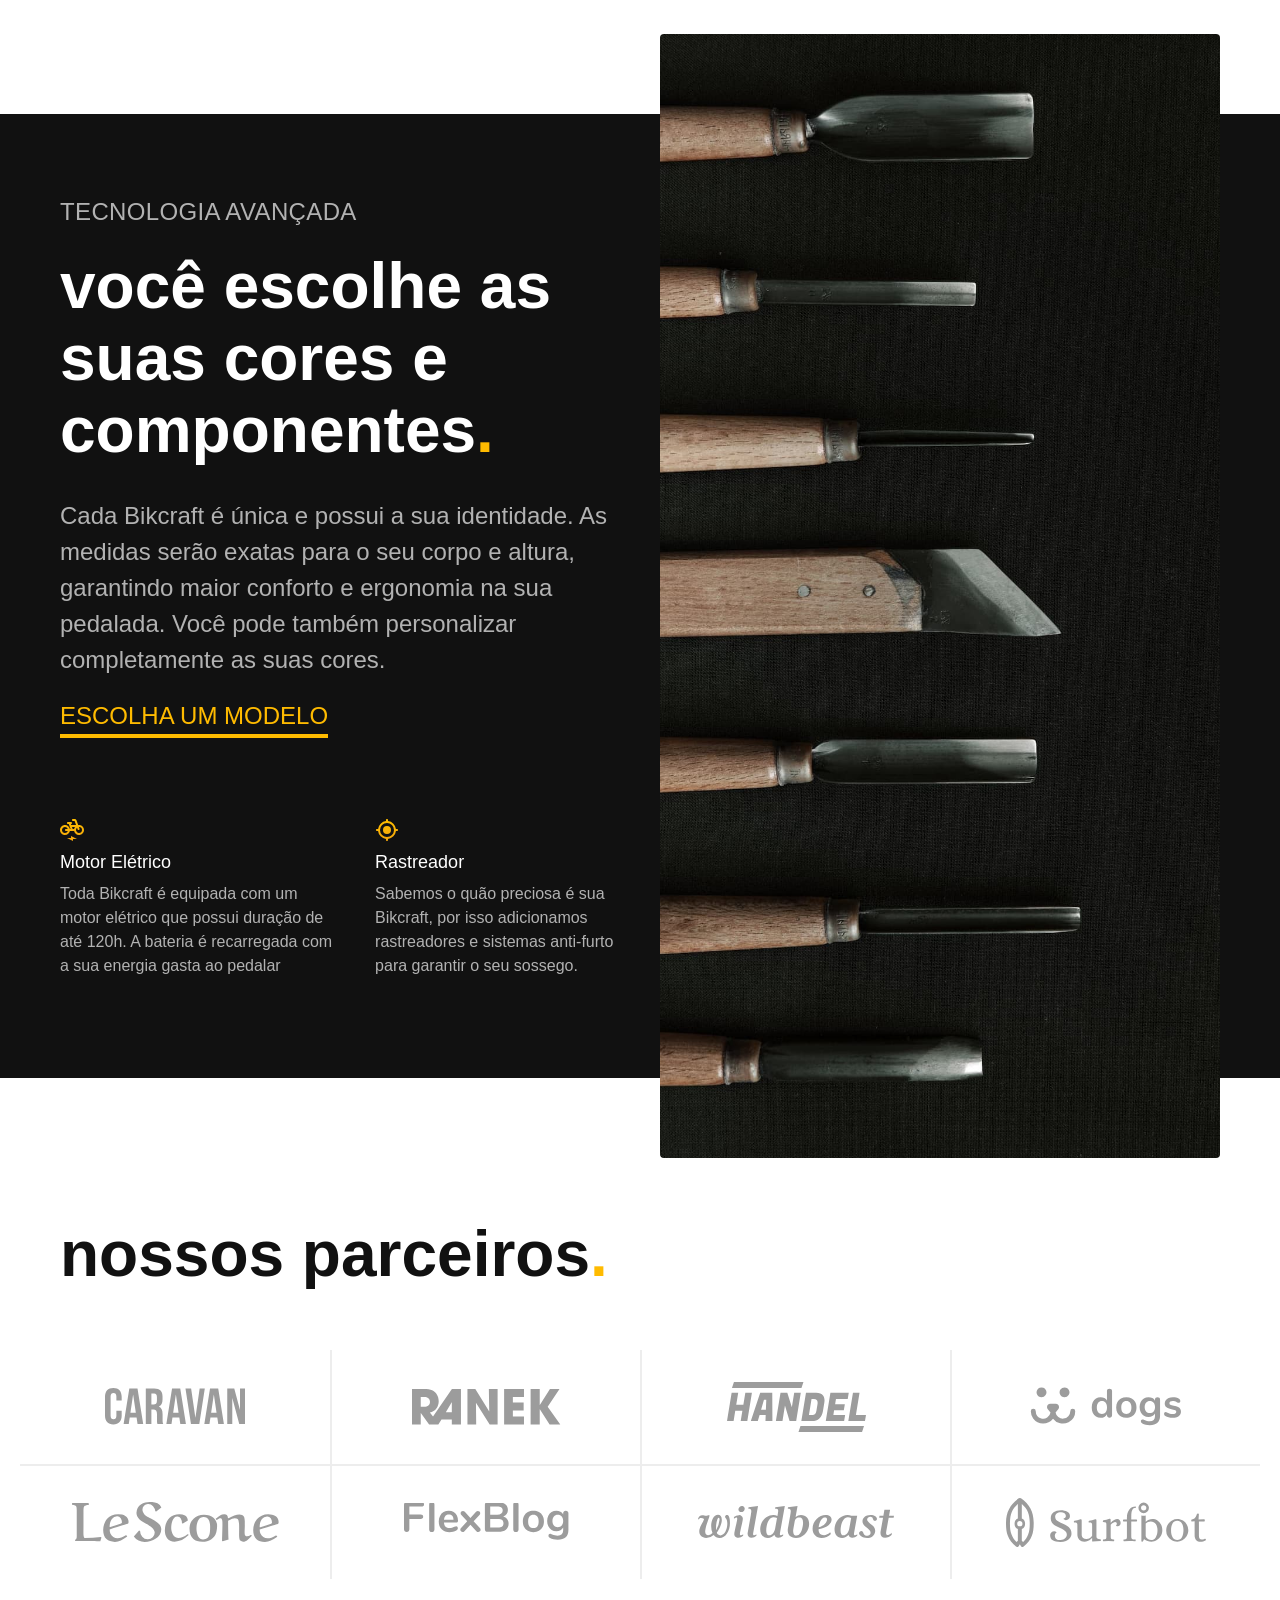
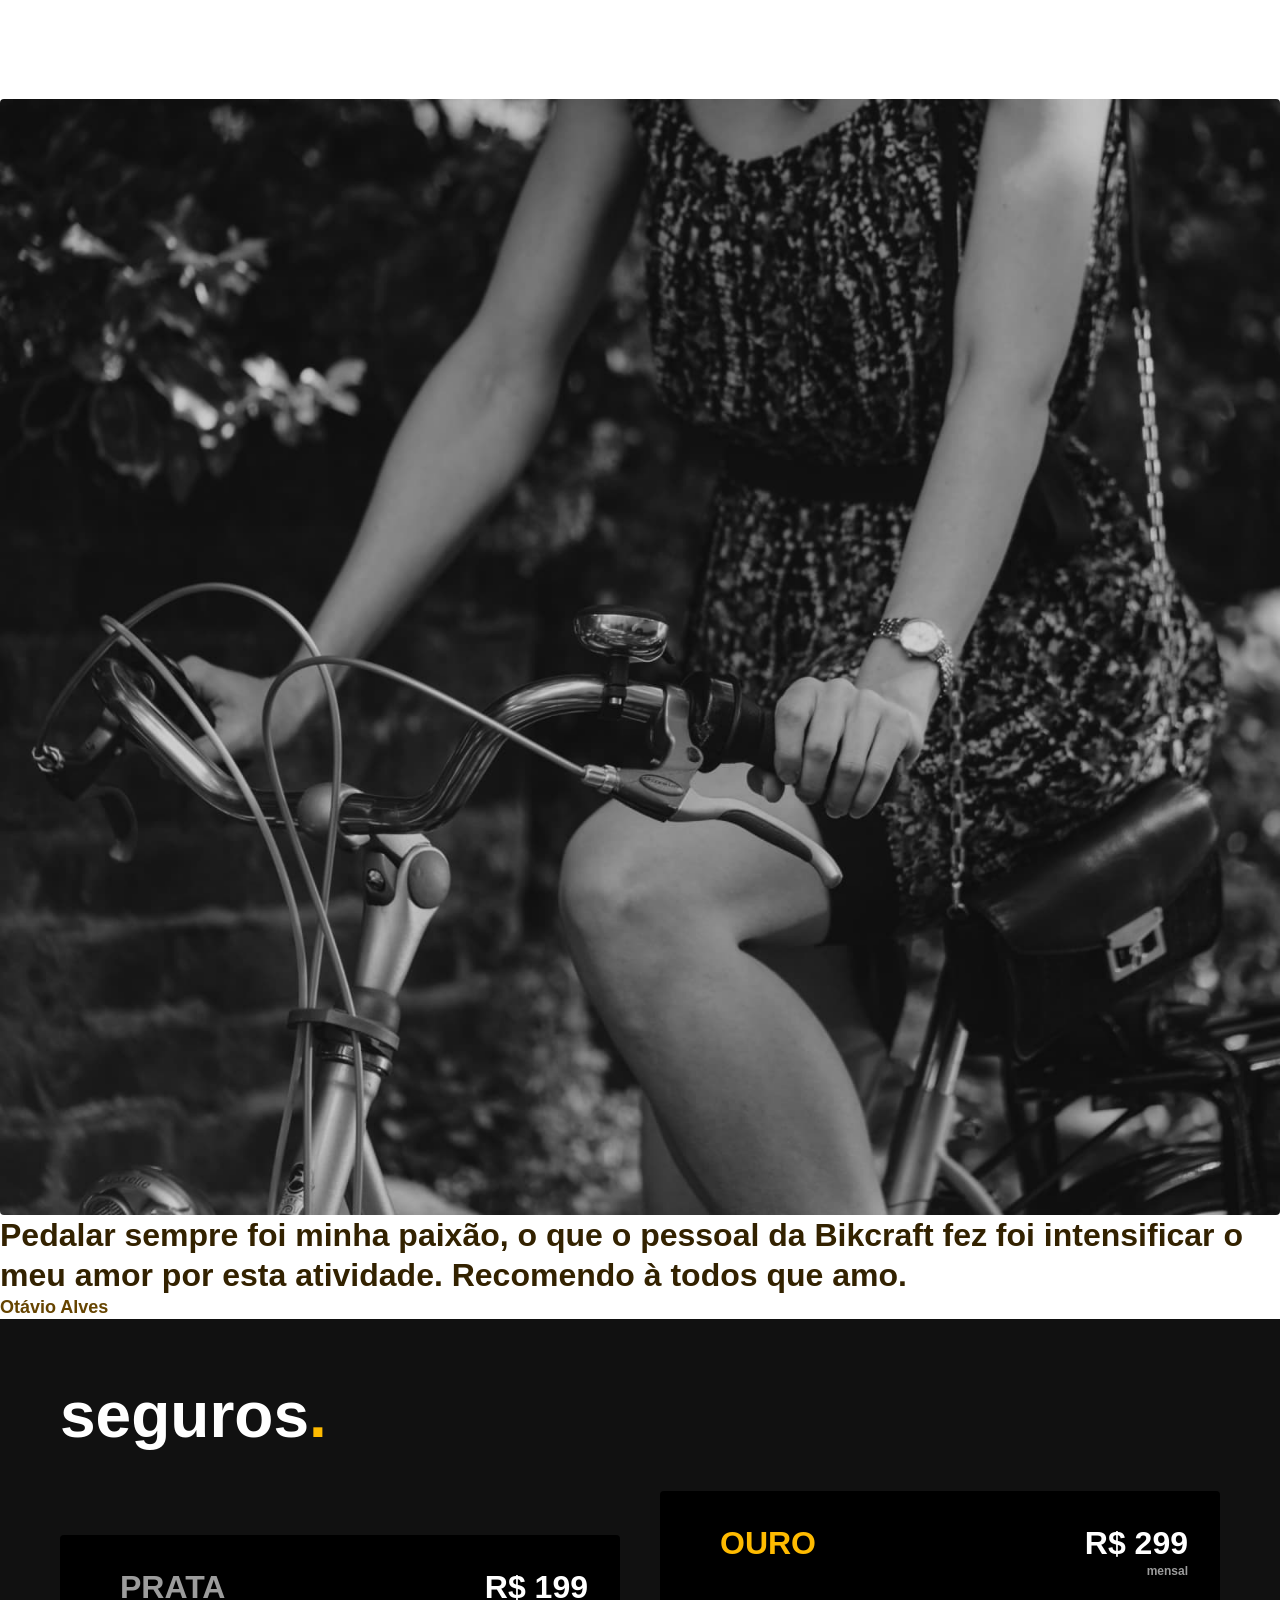
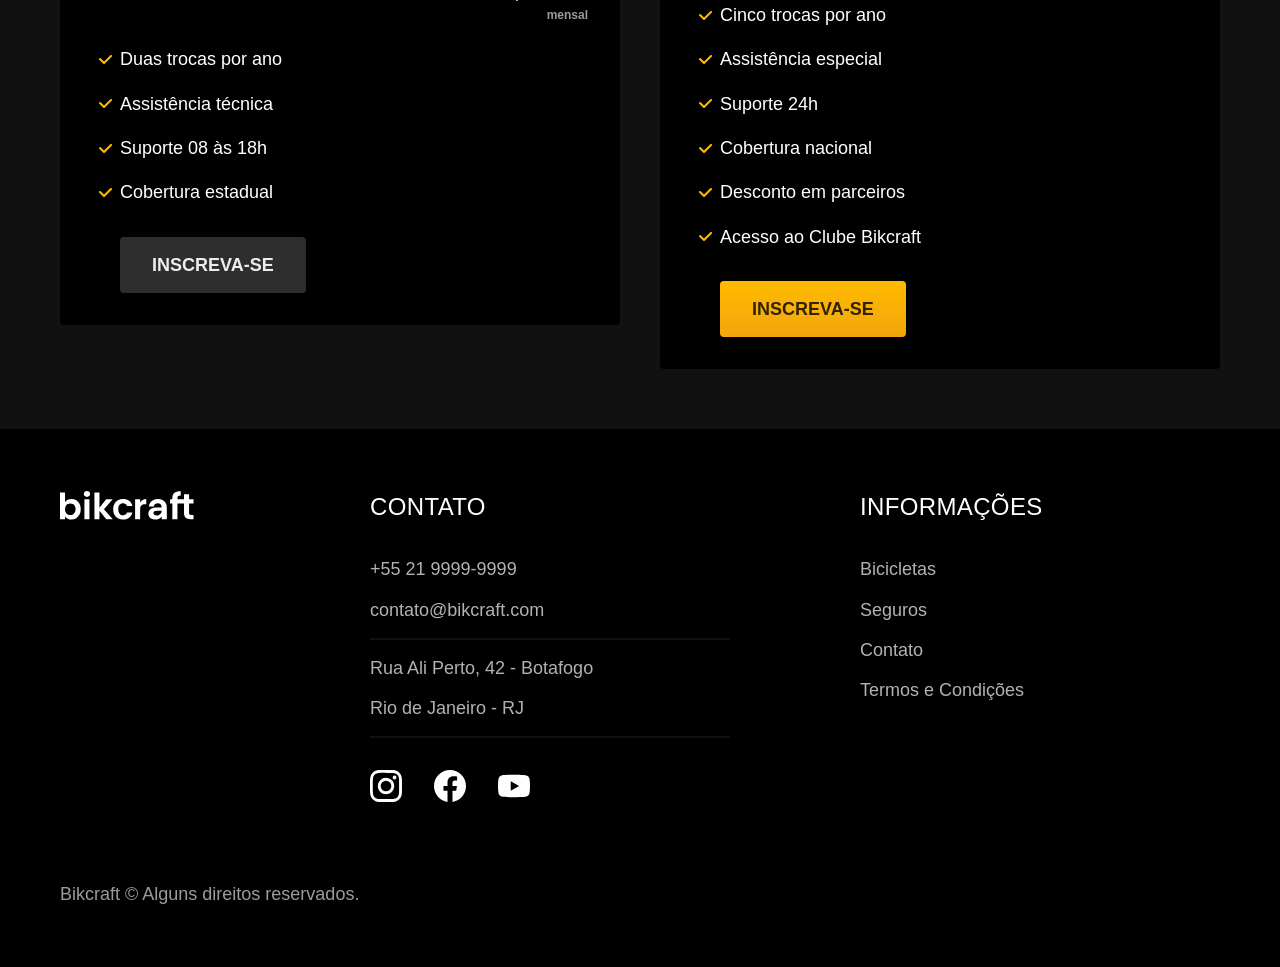
==== commit 2b7a8672: "orcamneto e correcoes" ====
--- a/index.html
+++ b/index.html
@@ -166,7 +166,7 @@
       <div class="footer-contato">
         <h3 class="font-2-l-b cor-0">Contato</h3>
         <ul class="font-2-m cor-5">
-          <li><a href="tel:+5562999999999">62 99999-9999</a></li>
+          <li><a href="tel:+552199999999">+55 21 9999-9999</a></li>
           <li><a href="mailto:contato@bikcraft.com">contato@bikcraft.com</a></li>
           <li>Rua Ali Perto, 42 - Botafogo</li>
           <li>Rio de Janeiro - RJ</li>
--- a/css/style.css
+++ b/css/style.css
@@ -7,6 +7,7 @@
 
 /* UTILITARIOS */
 @import url(./utilidades/componentes.css);
+@import url(./utilidades/formulario.css);
 
 /* HOME */
 @import url(./home/introducao.css);
@@ -29,3 +30,10 @@
 
 /* TERMOS */
 @import url(./termos/termos.css);
+
+/* CONTATO */
+@import url(./contato/contato.css);
+@import url(./contato/lojas.css);
+
+/* ORÇAMENTO */
+@import url(./orcamnento/orcamento.css);
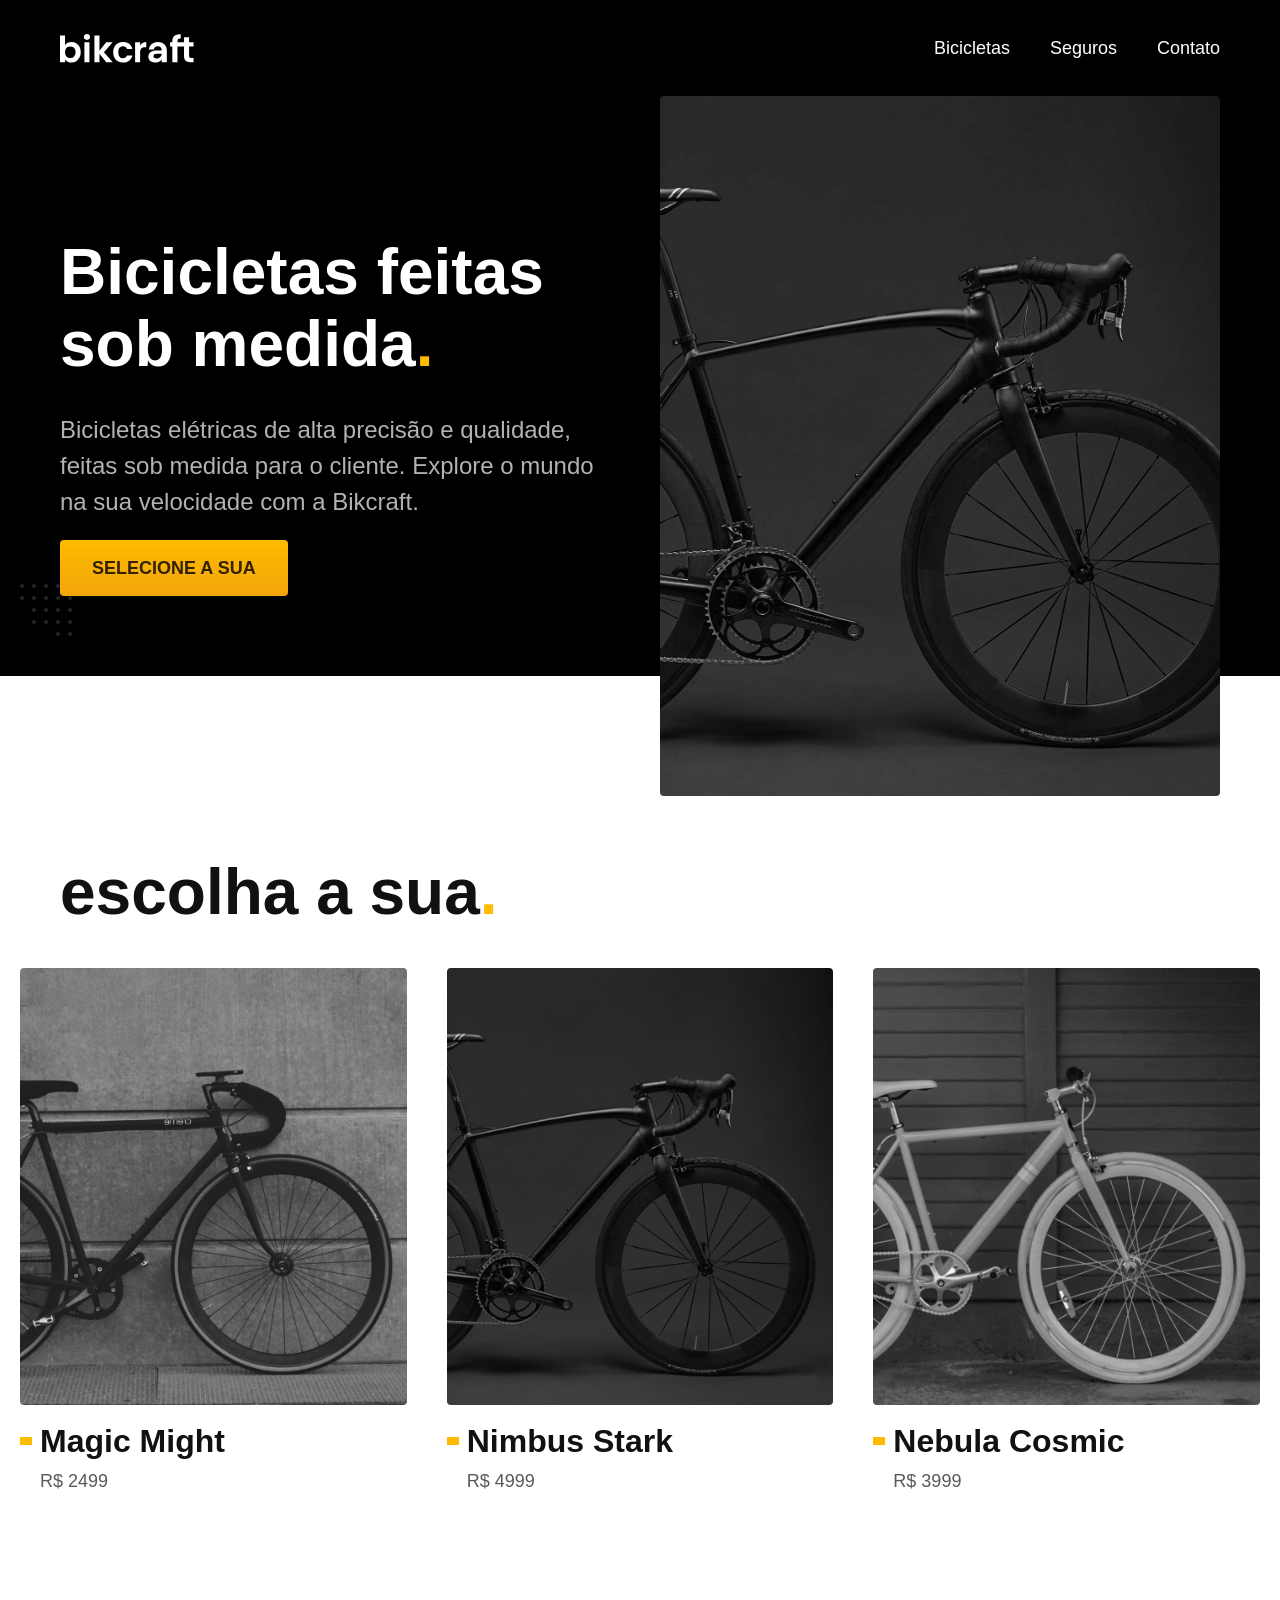
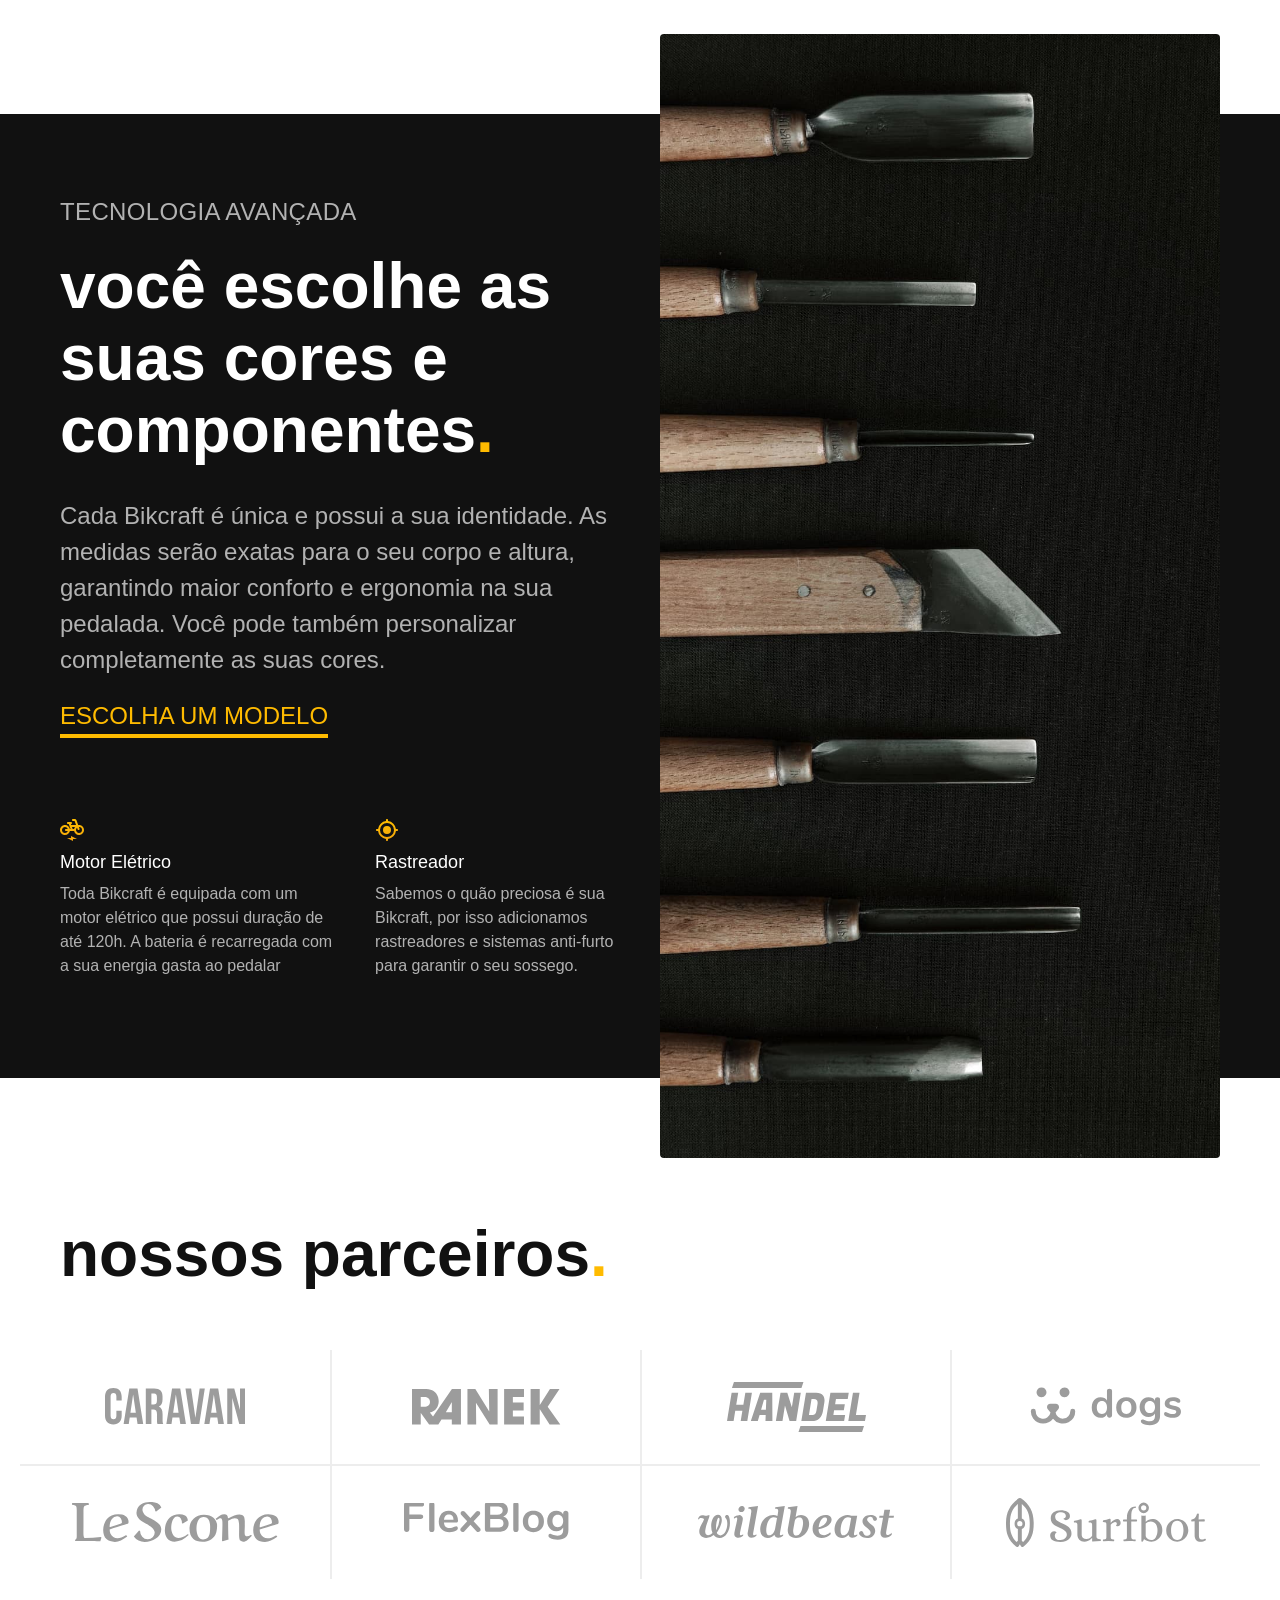
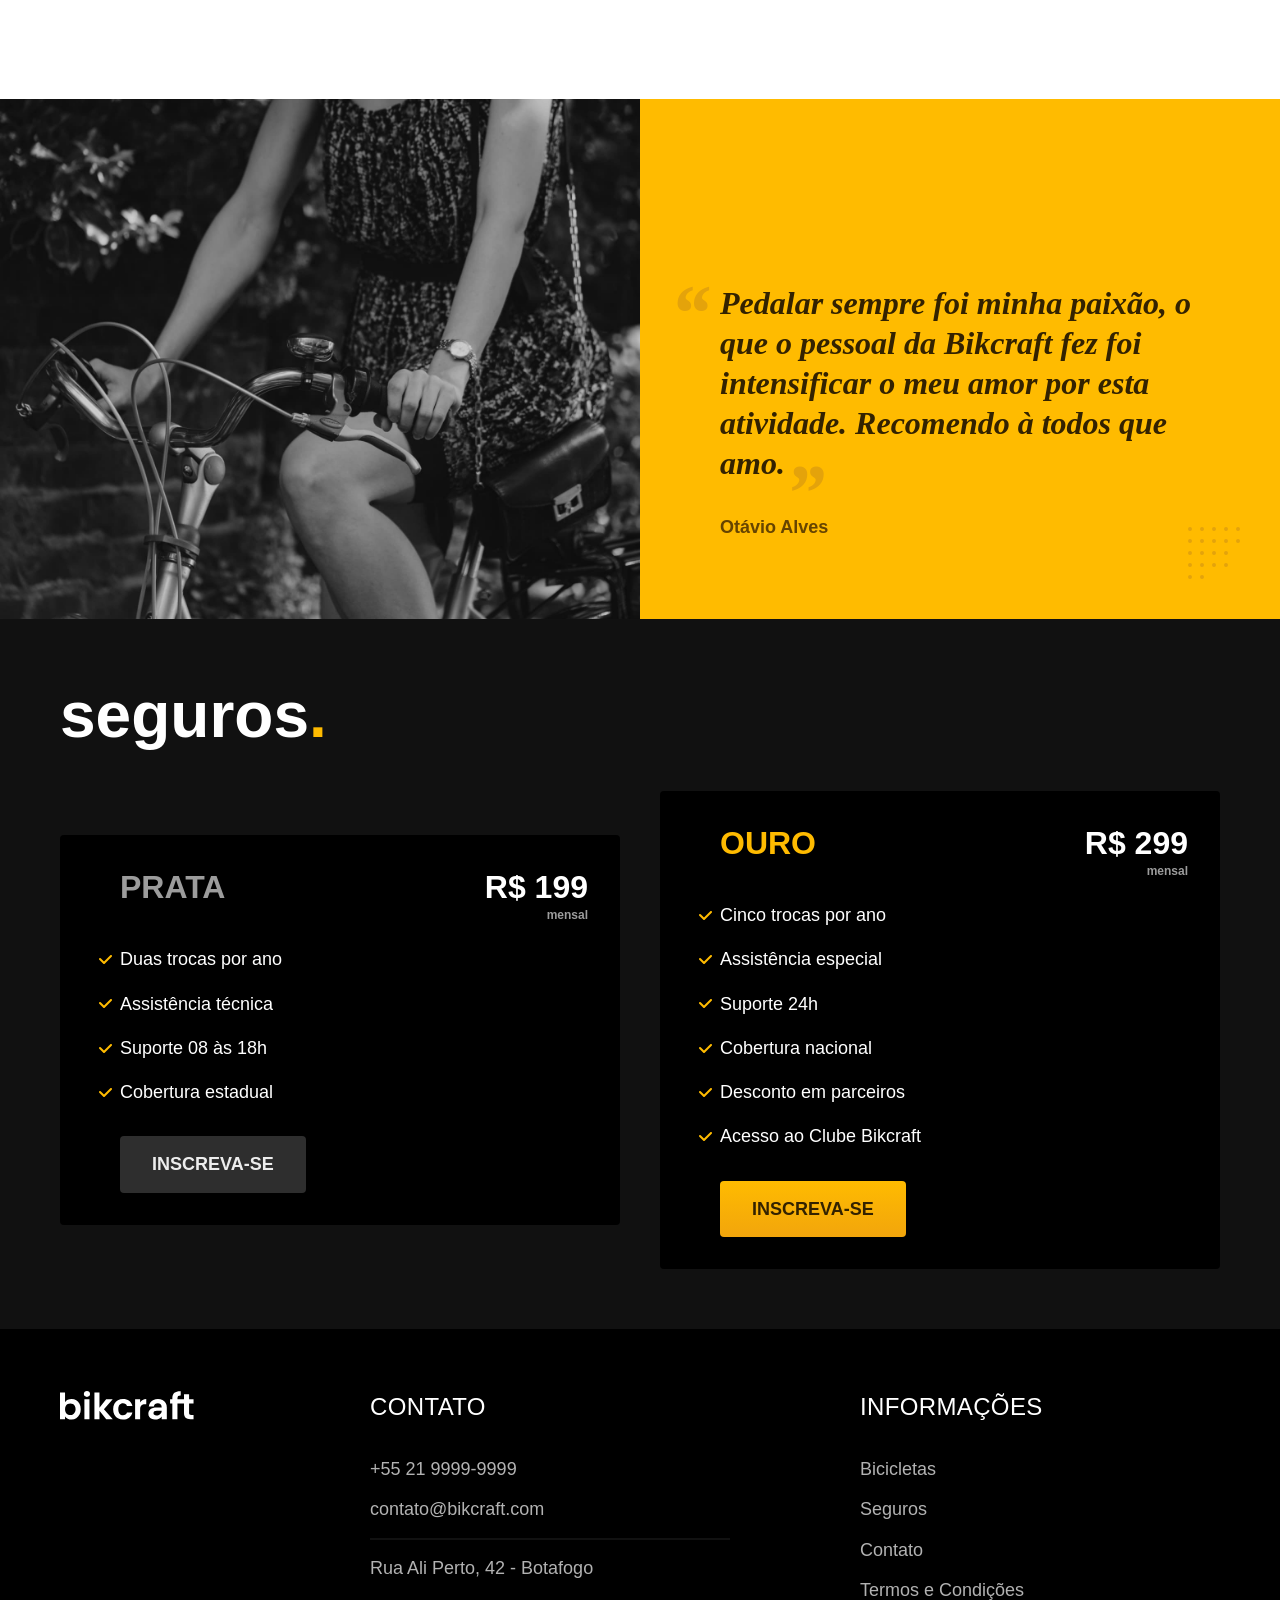
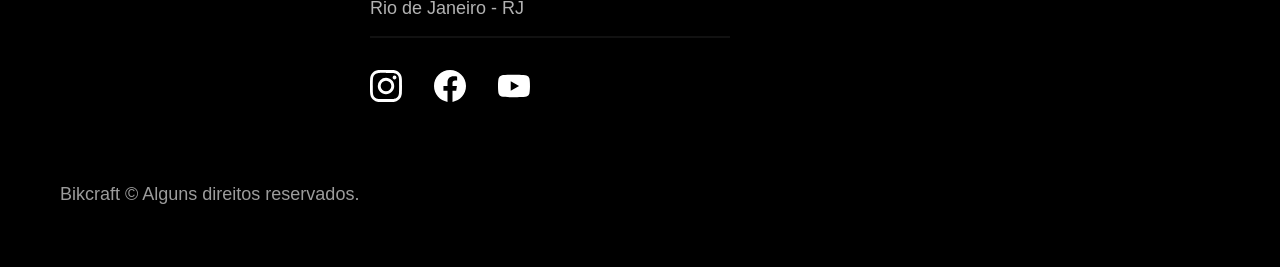
==== commit deaf1175: "imagens responsivas e ajustes" ====
--- a/index.html
+++ b/index.html
@@ -4,6 +4,8 @@
 <head>
   <meta charset="UTF-8">
   <meta name="viewport" content="width=device-width, initial-scale=1.0">
+
+  <link rel="preload" href="./css/style.css" as="style">
   <link rel="stylesheet" href="./css/style.css">
 
   <!-- <link rel="preconnect" href="https://fonts.googleapis.com">
@@ -18,7 +20,7 @@
   <header class="header-bg">
     <div class="header container">
       <a href="./">
-        <img src="./img/bikcraft.svg" alt="Bikcraft">
+        <img src="./img/bikcraft.svg" width="136" height="32" alt="Bikcraft">
       </a>
 
       <nav aria-label="primaria">
@@ -39,9 +41,11 @@
         <p class="font-2-l cor-5">Bicicletas elétricas de alta precisão e qualidade, feitas sob medida para o cliente. Explore o mundo na sua velocidade com a Bikcraft.</p>
         <a class="botao" href="./bicicletas.html">Selecione a sua</a>
       </div>
-      <div>
-        <img src="./img/fotos/introducao.jpg" alt="Bicicleta elétrica preta.">
-      </div>
+
+      <picture>
+        <source media="(max-width:800px)" srcset="./img/bicicletas/nimbus.jpg">
+        <img src="./img/fotos/introducao.jpg" width="1280" height="1600" alt="Bicicleta elétrica preta.">
+      </picture>
     </div>
   </main>
 
@@ -51,21 +55,21 @@
     <ul>
       <li>
         <a href="./bicicletas/magic.html">
-          <img src="./img/bicicletas/magic-home.jpg" alt="Bicicleta Preta">
+          <img src="./img/bicicletas/magic-home.jpg" width="920" height="1040" alt="Bicicleta Preta">
           <h3 class=" font-1-xl">Magic Might</h3>
           <span class="font-2-m cor-8">R$ 2499</span>
         </a>
       </li>
       <li>
         <a href="./bicicletas/nimbus.html">
-          <img src="./img/bicicletas/nimbus-home.jpg" alt="Bicicleta Preta">
+          <img src="./img/bicicletas/nimbus-home.jpg" width="920" height="1040" alt="Bicicleta Preta">
           <h3 class="font-1-xl">Nimbus Stark</h3>
           <span class="font-2-m cor-8">R$ 4999</span>
         </a>
       </li>
       <li>
         <a href="./bicicletas/nebula.html">
-          <img src="./img/bicicletas/nebula-home.jpg" alt="Bicicleta Branca">
+          <img src="./img/bicicletas/nebula-home.jpg" width="920" height="1040" alt="Bicicleta Branca">
           <h3 class="font-1-xl">Nebula Cosmic</h3>
           <span class="font-2-m cor-8">R$ 3999</span>
         </a>
@@ -83,19 +87,19 @@
 
         <div class="tecnologia-vantagens">
           <div>
-            <img src="./img/icones/eletrica.svg" alt="">
+            <img src="./img/icones/eletrica.svg" width="24" height="24" alt="">
             <h3 class="font-1-m cor-0">Motor Elétrico</h3>
             <p class="font-2-s cor-5">Toda Bikcraft é equipada com um motor elétrico que possui duração de até 120h. A bateria é recarregada com a sua energia gasta ao pedalar</p>
           </div>
           <div>
-            <img src="./img/icones/rastreador.svg" alt="">
+            <img src="./img/icones/rastreador.svg" width="24" height="24" alt="">
             <h3 class="font-1-m cor-0">Rastreador</h3>
             <p class="font-2-s cor-5">Sabemos o quão preciosa é sua Bikcraft, por isso adicionamos rastreadores e sistemas anti-furto para garantir o seu sossego.</p>
           </div>
         </div>
       </div>
       <div class="tecnologia-imagem">
-        <img src="./img/fotos/tecnologia.jpg" alt="">
+        <img src="./img/fotos/tecnologia.jpg" width="1200" height="1920" alt="">
       </div>
     </div>
   </article>
@@ -104,20 +108,20 @@
     <h2 class="container font-1-xxl">nossos parceiros<span class="cor-p1">.</span></h2>
 
     <ul>
-      <li><img src="./img/parceiros/caravan.svg" alt="caravan"></li>
-      <li><img src="./img/parceiros/ranek.svg" alt="ranek.svg"></li>
-      <li><img src="./img/parceiros/handel.svg" alt="handel.svg"></li>
-      <li><img src="./img/parceiros/dogs.svg" alt="dogs.svg"></li>
-      <li><img src="./img/parceiros/lescone.svg" alt="lescone.svg"></li>
-      <li><img src="./img/parceiros/flexblog.svg" alt="flexblog.svg"></li>
-      <li><img src="./img/parceiros/wildbeast.svg" alt="wildbeast.svg"></li>
-      <li><img src="./img/parceiros/surfbot.svg" alt="surfbot.svg"></li>
+      <li><img src="./img/parceiros/caravan.svg" width="140" height="38" alt="caravan"></li>
+      <li><img src="./img/parceiros/ranek.svg" width="149" height="36" alt="ranek.svg"></li>
+      <li><img src="./img/parceiros/handel.svg" width="139" height="50" alt="handel.svg"></li>
+      <li><img src="./img/parceiros/dogs.svg" width="152" height="39" alt="dogs.svg"></li>
+      <li><img src="./img/parceiros/lescone.svg" width="208" height="41" alt="lescone.svg"></li>
+      <li><img src="./img/parceiros/flexblog.svg" width="165" height="38" alt="flexblog.svg"></li>
+      <li><img src="./img/parceiros/wildbeast.svg" width="196" height="34" alt="wildbeast.svg"></li>
+      <li><img src="./img/parceiros/surfbot.svg" width="200" height="49" alt="surfbot.svg"></li>
     </ul>
   </section>
 
   <section class="depoimento" aria-label="Depoimento">
     <div>
-      <img src="./img/fotos/depoimento.jpg" alt="Pessoa pedalando uma bicicleta Bikcraft">
+      <img src="./img/fotos/depoimento.jpg" width="1560" height="1360" alt="Pessoa pedalando uma bicicleta Bikcraft">
     </div>
     <div class="depoimento-conteudo">
       <blockquote class="font-1-xl cor-p5">
@@ -162,22 +166,24 @@
 
   <footer class="footer-bg">
     <div class="footer container">
-      <img src="./img/bikcraft.svg" alt="Bikcraft">
+      <img src="./img/bikcraft.svg" width="136" height="32" alt="Bikcraft">
       <div class="footer-contato">
         <h3 class="font-2-l-b cor-0">Contato</h3>
+
         <ul class="font-2-m cor-5">
           <li><a href="tel:+552199999999">+55 21 9999-9999</a></li>
           <li><a href="mailto:contato@bikcraft.com">contato@bikcraft.com</a></li>
           <li>Rua Ali Perto, 42 - Botafogo</li>
           <li>Rio de Janeiro - RJ</li>
         </ul>
+
         <div class="footer-redes">
           <a href="./">
-            <img src="./img/redes/instagram.svg" alt="Instagram">
+            <img src="./img/redes/instagram.svg" width="32" height="32" alt="Instagram">
           </a> <a href="./">
-            <img src="./img/redes/facebook.svg" alt="Facebook">
+            <img src="./img/redes/facebook.svg" width="32" height="32" alt="Facebook">
           </a> <a href="./">
-            <img src="./img/redes/youtube.svg" alt="Youtube">
+            <img src="./img/redes/youtube.svg" width="32" height="32" alt="Youtube">
           </a>
         </div>
       </div>
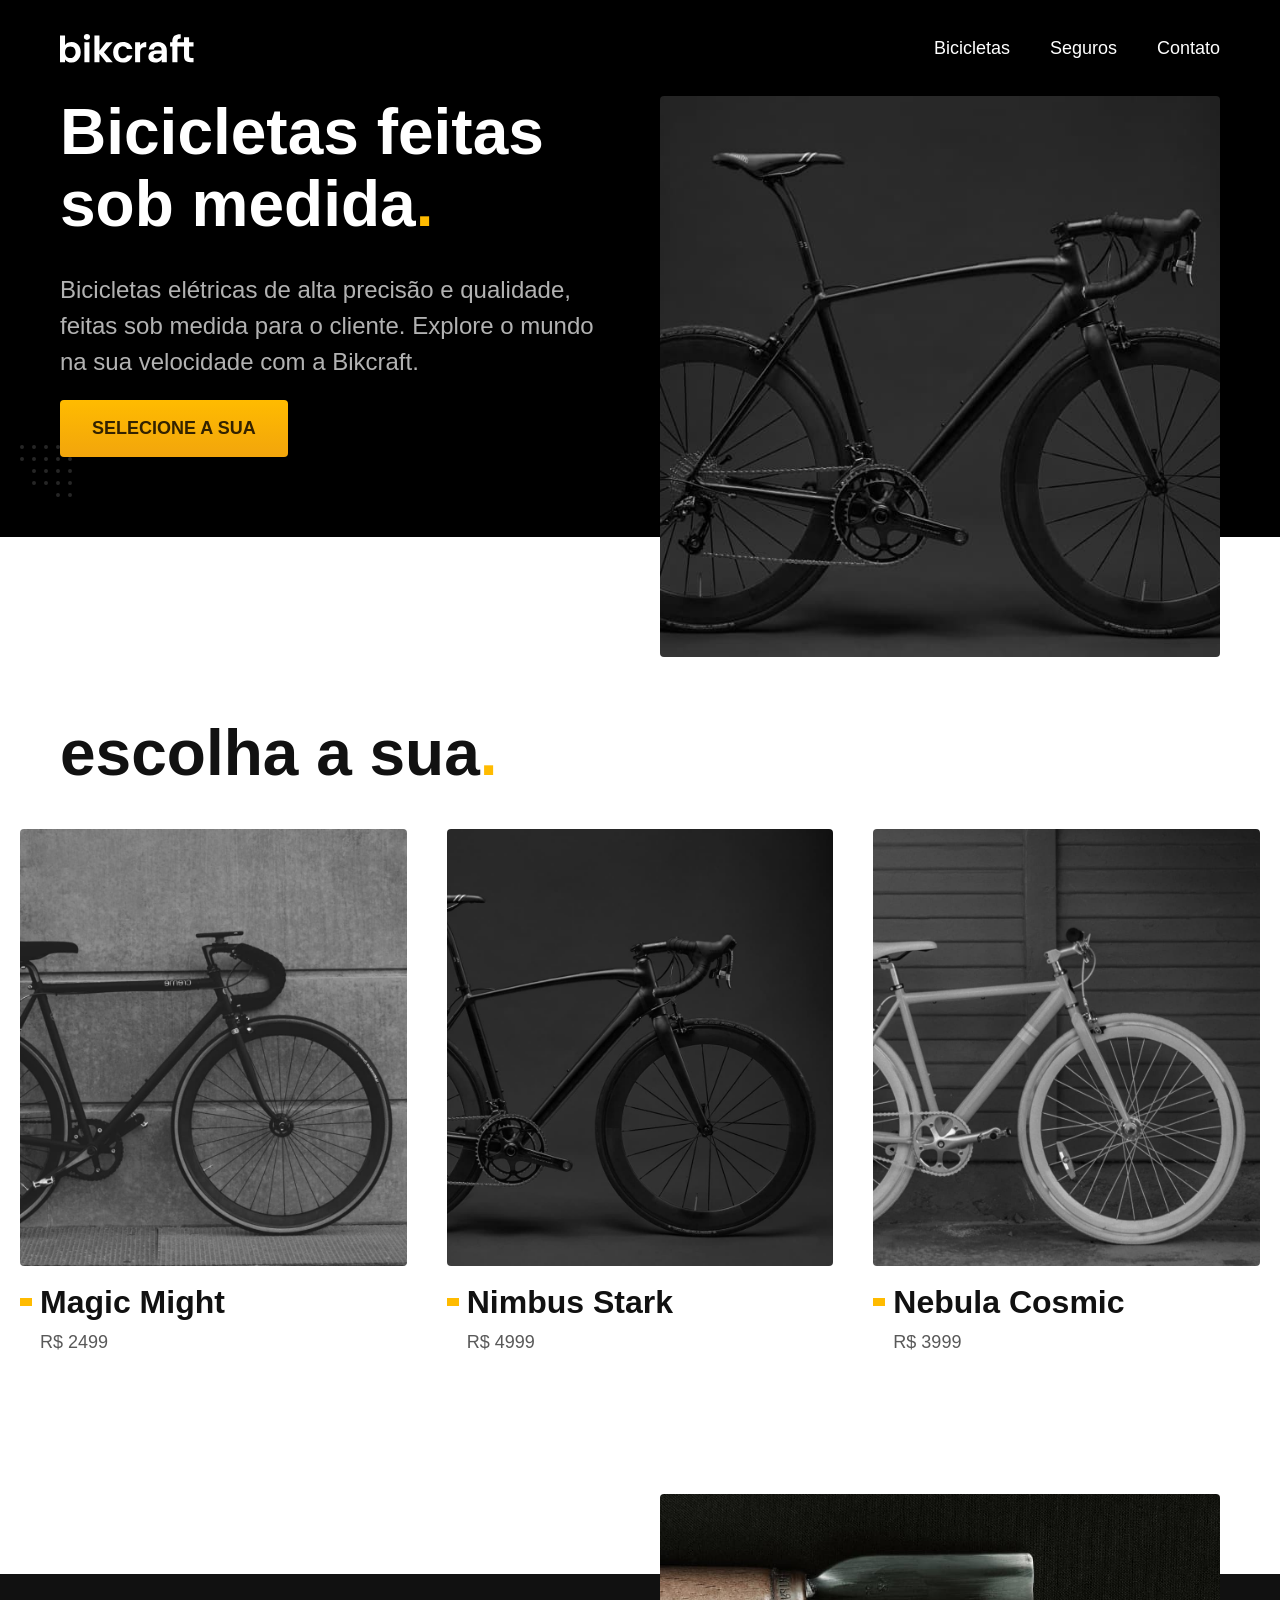
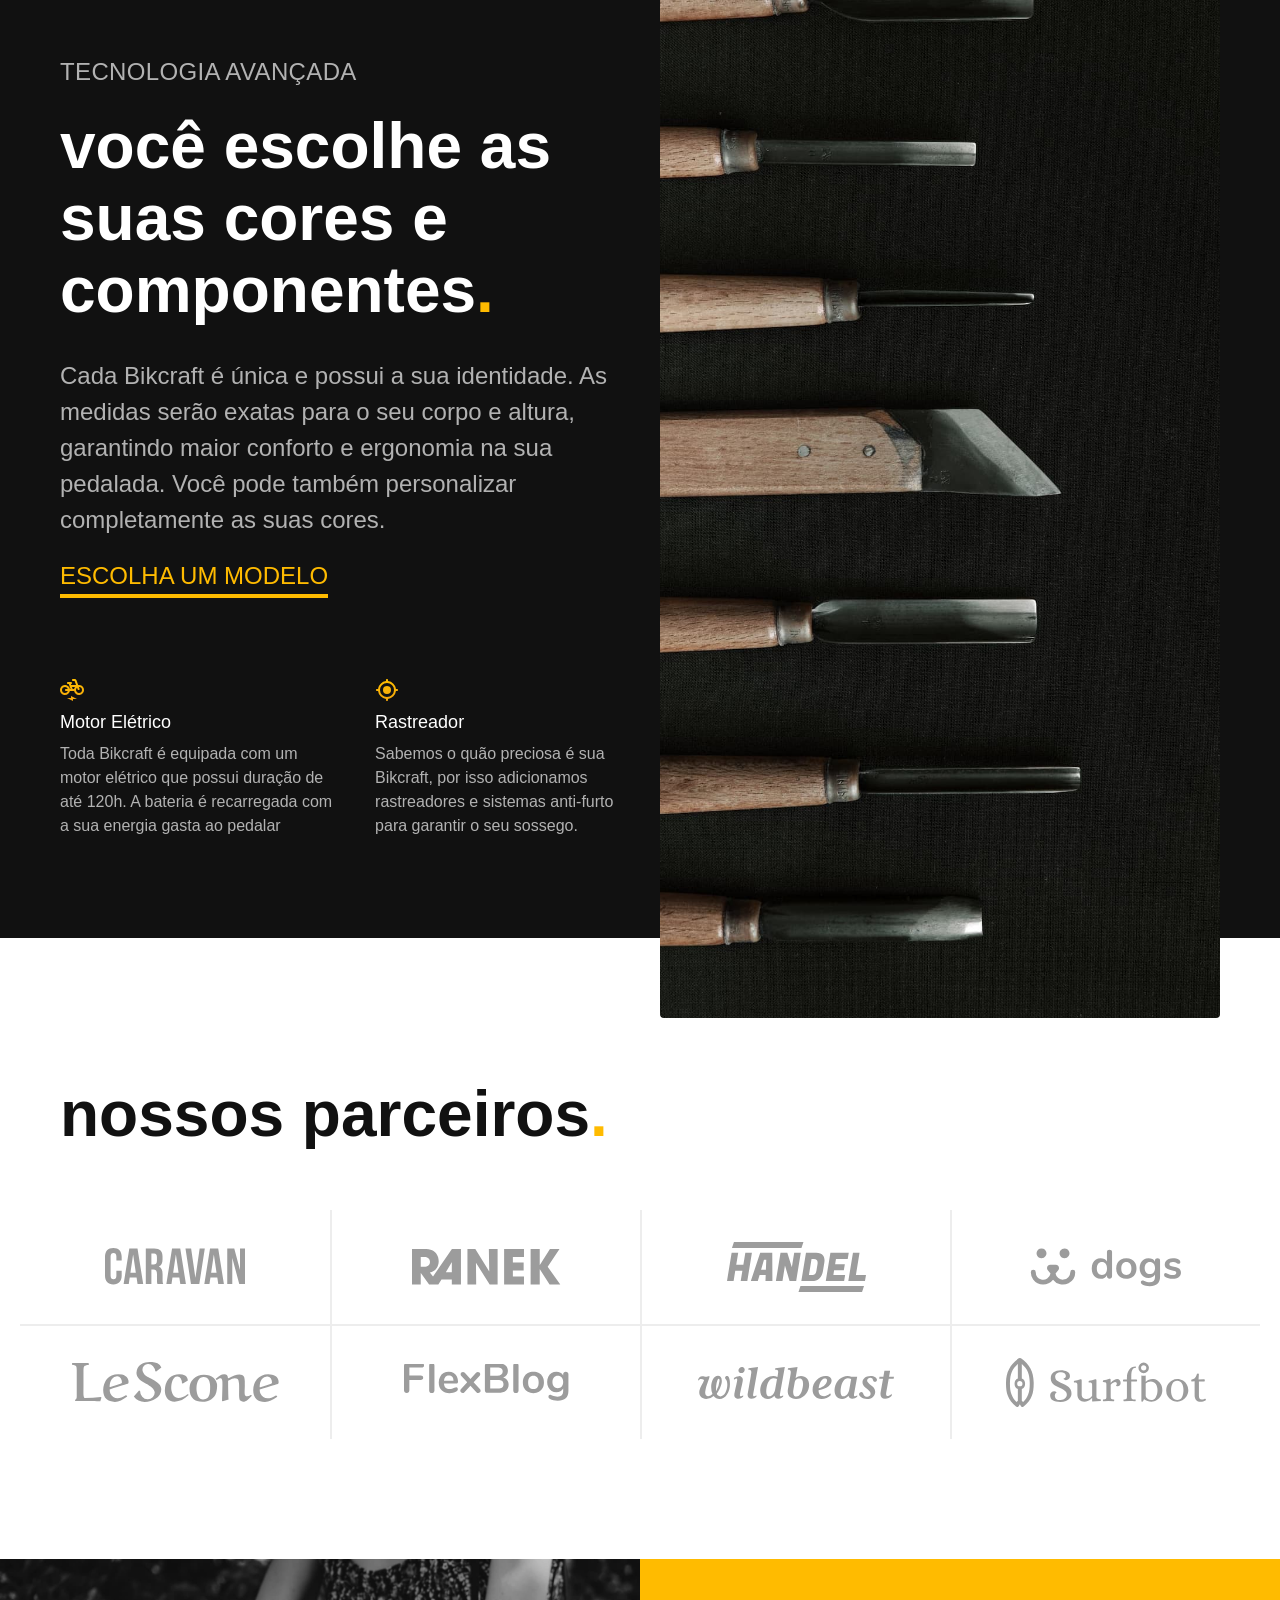
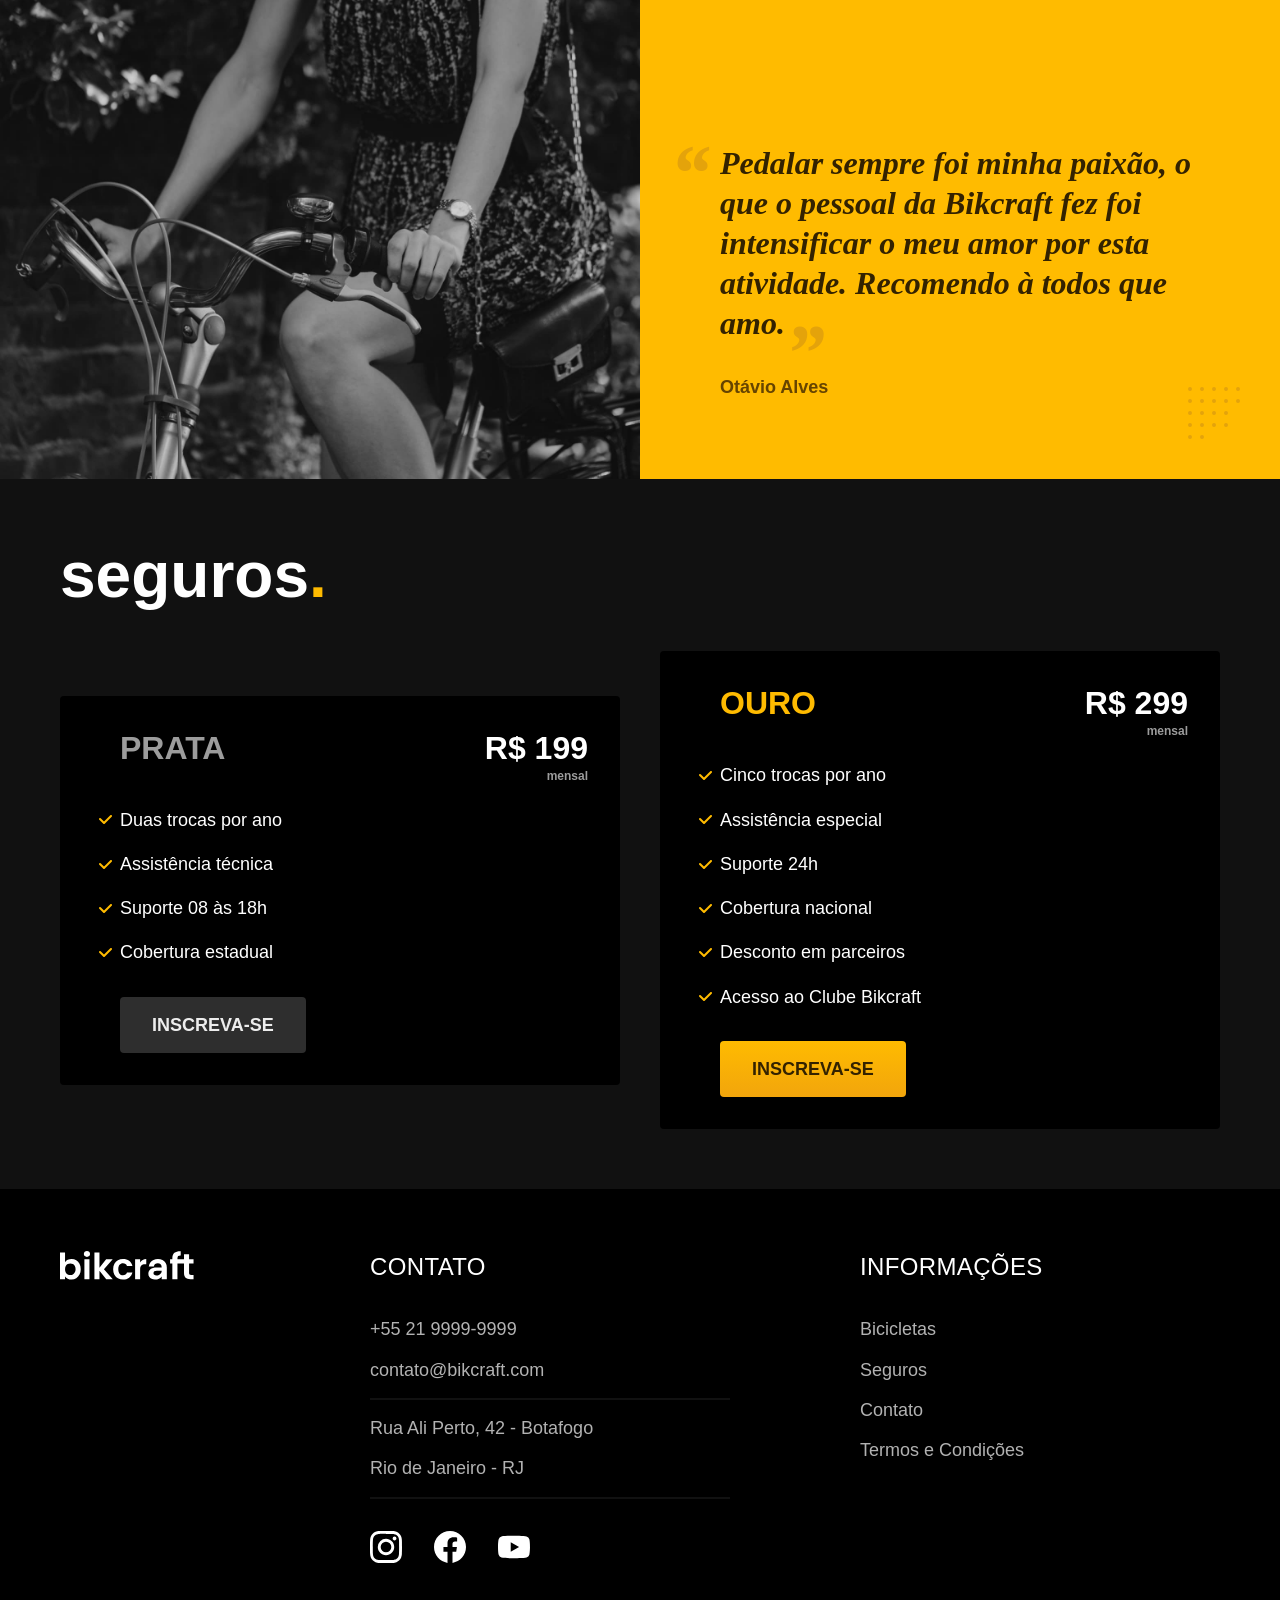
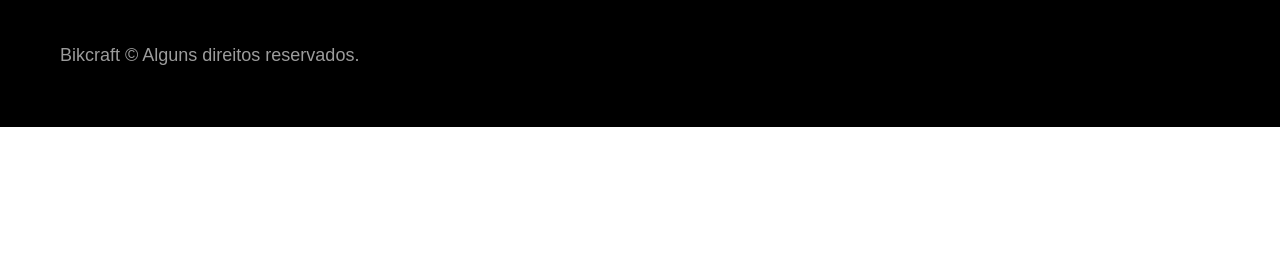
==== commit 3db8431e: "Insercao de JavaScript" ====
--- a/index.html
+++ b/index.html
@@ -201,6 +201,8 @@
       <p class="footer-copy font-2-m cor-6">Bikcraft © Alguns direitos reservados.</p>
     </div>
   </footer>
+
+  <script src="./js/script.js"></script>
 </body>
 
 </html>
